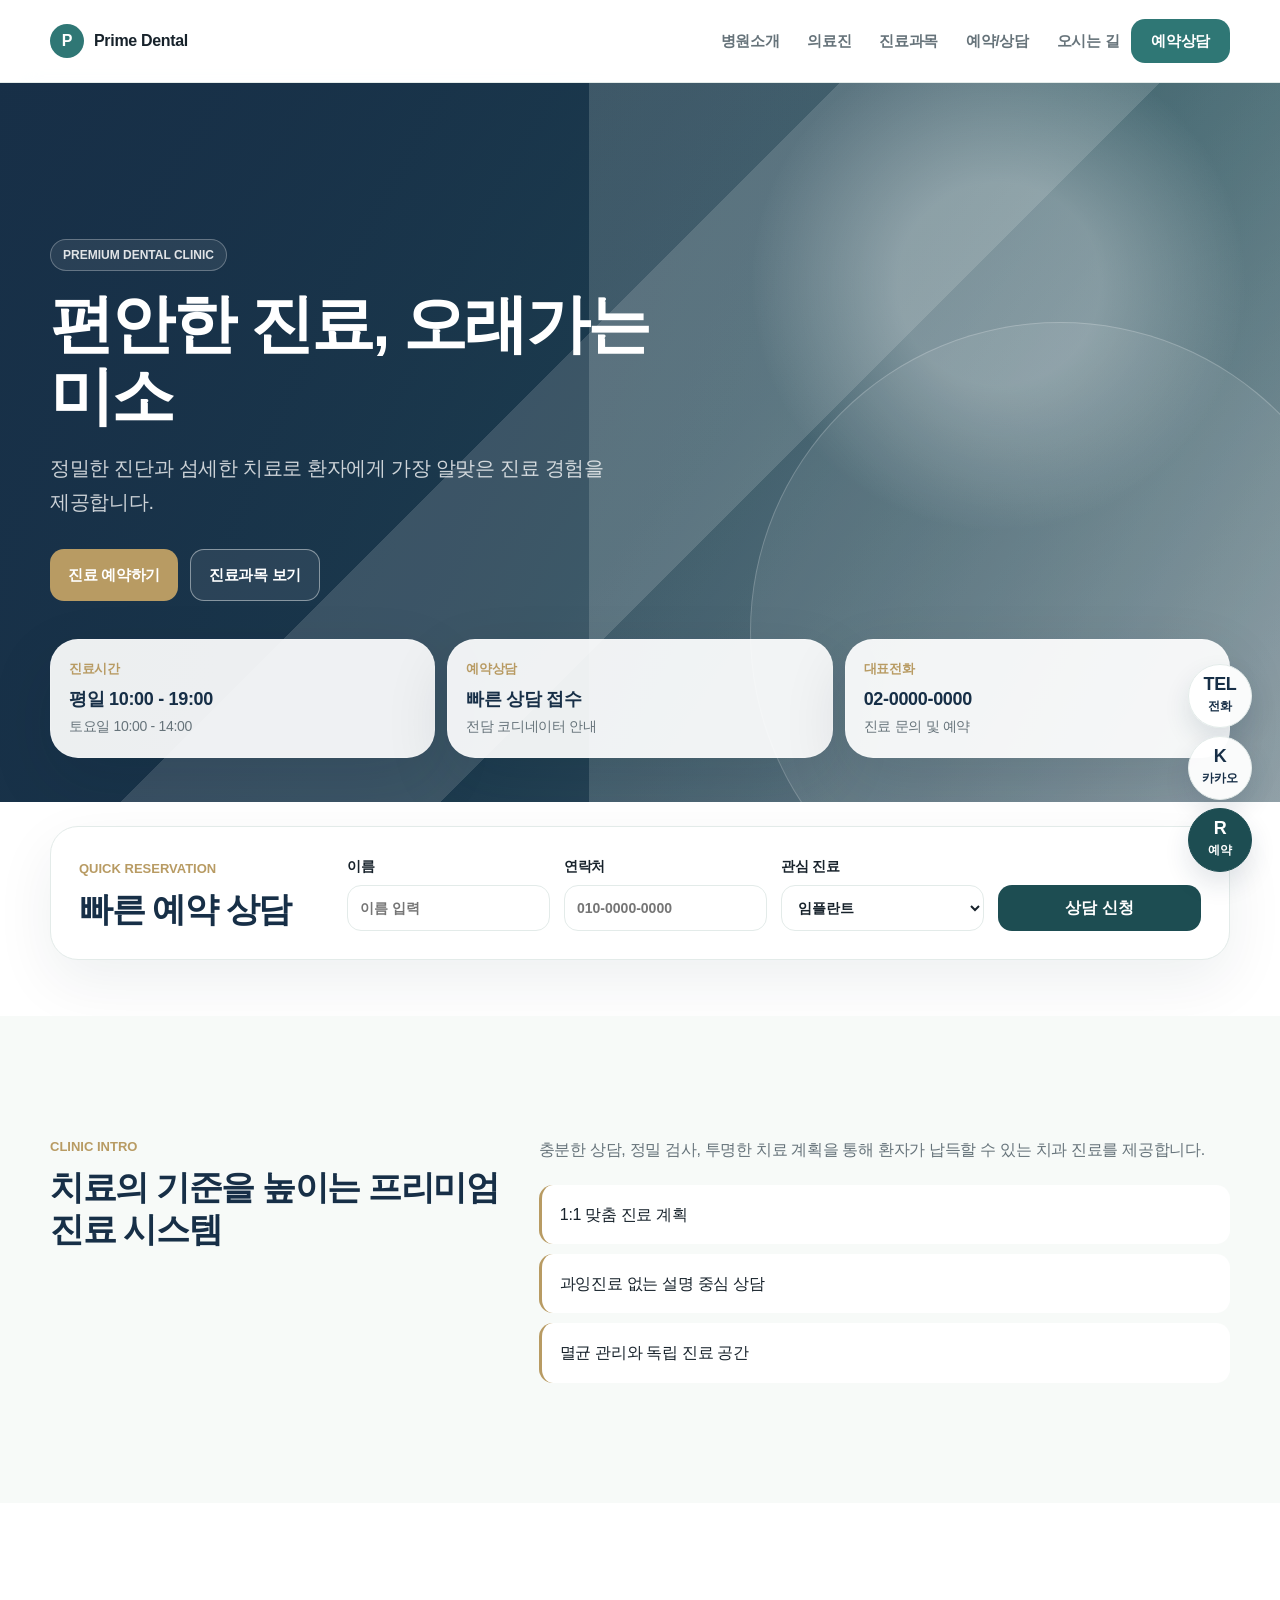
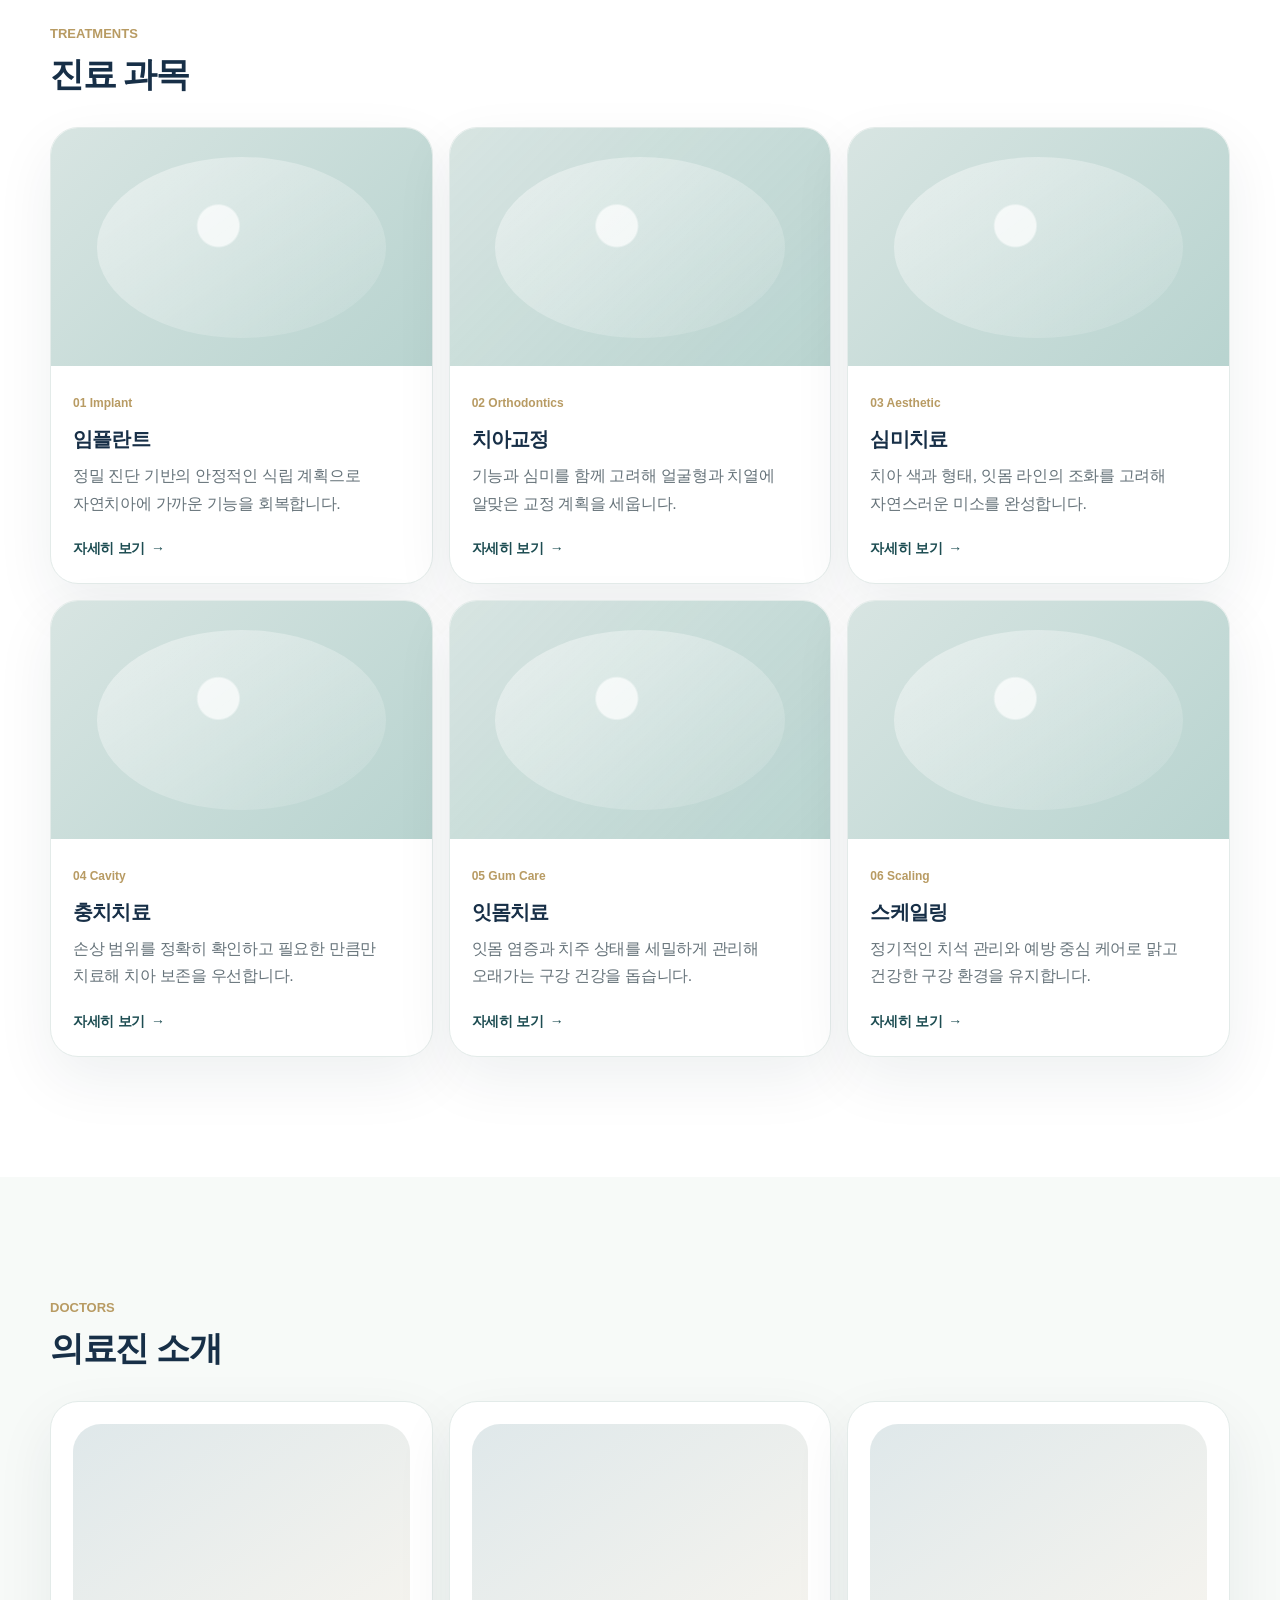
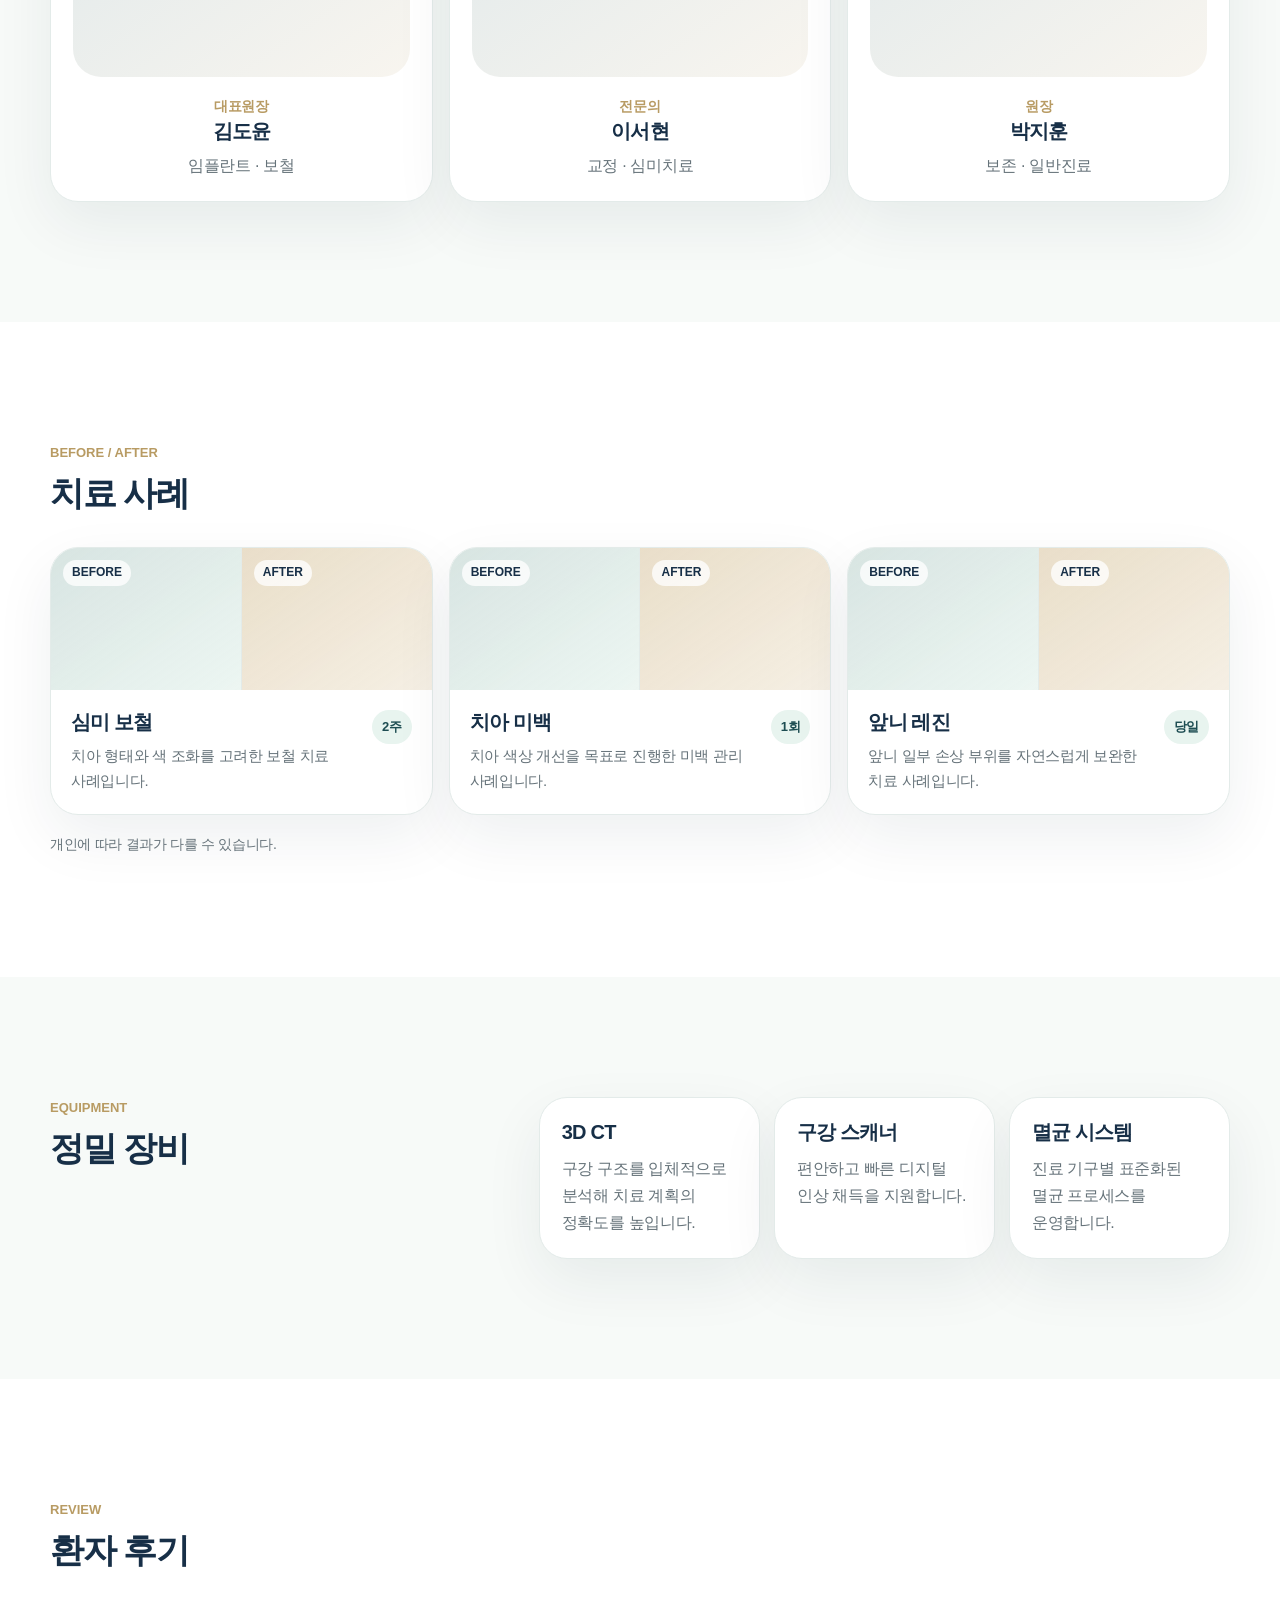
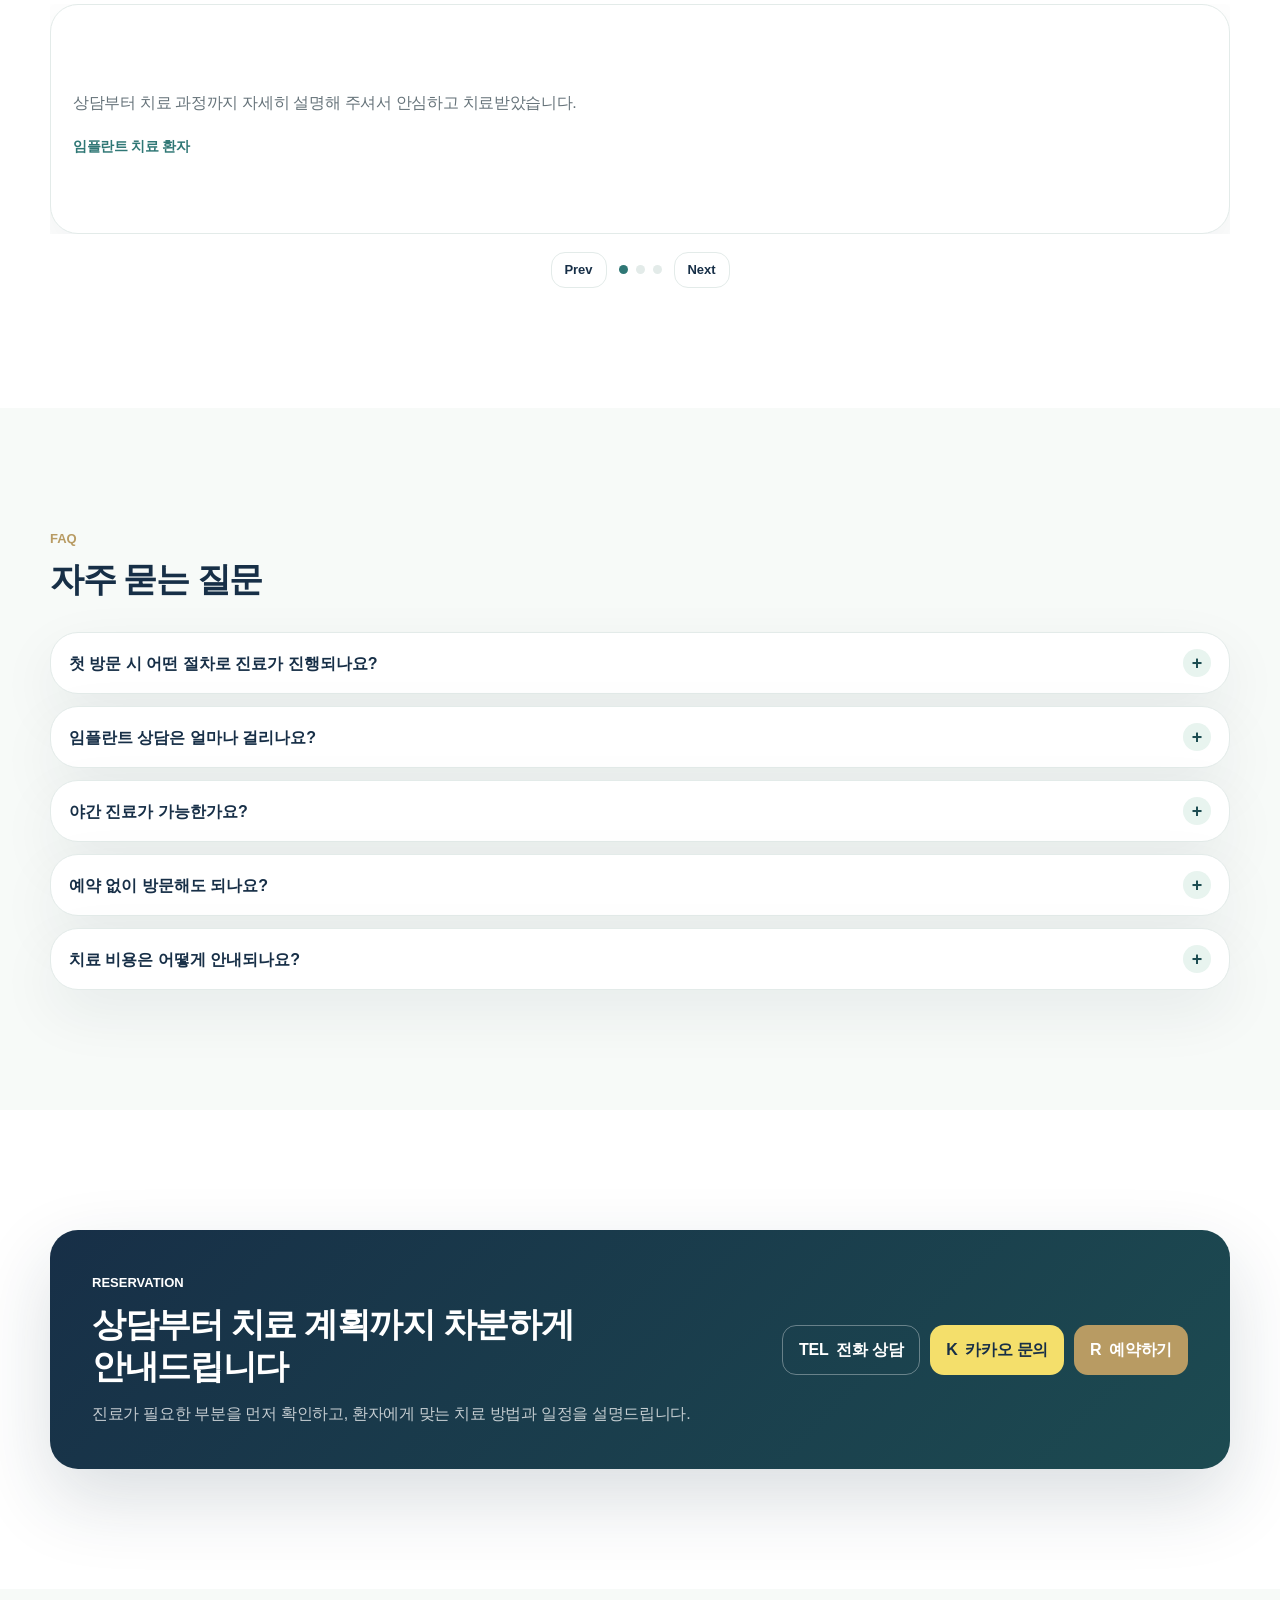
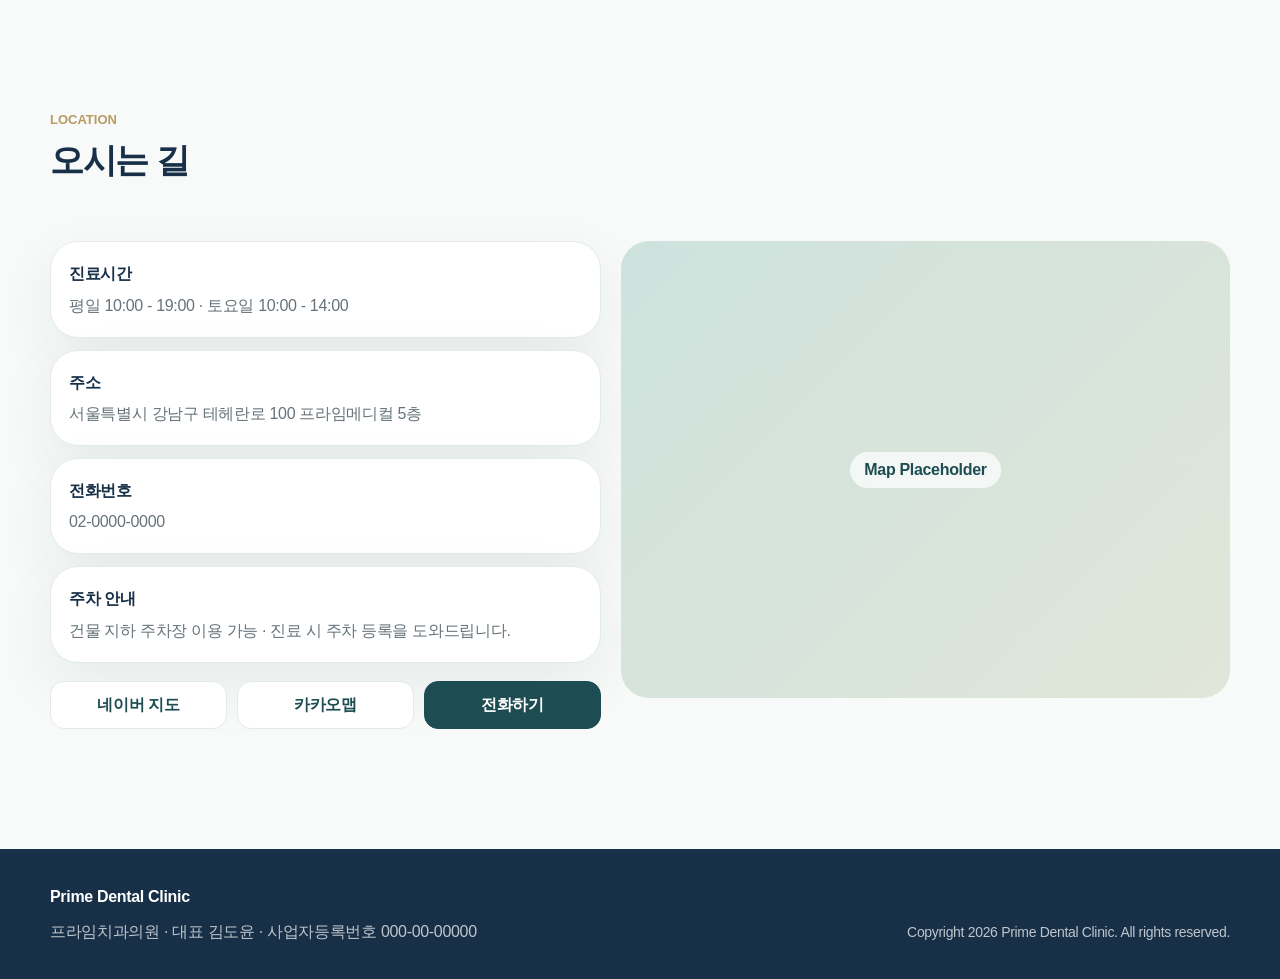
==== index.html @ 1d8fe6f3 "Initial dental site" ====
<!DOCTYPE html>
<html lang="ko">
<head>
  <meta charset="UTF-8">
  <meta name="viewport" content="width=device-width, initial-scale=1.0">
  <title>Prime Dental Clinic | 프라임치과</title>
  <link rel="icon" href="data:image/svg+xml,%3Csvg xmlns='http://www.w3.org/2000/svg' viewBox='0 0 16 16'%3E%3Crect width='16' height='16' rx='8' fill='%232f7775'/%3E%3Ctext x='8' y='11' font-size='9' text-anchor='middle' fill='white' font-family='Arial'%3EP%3C/text%3E%3C/svg%3E">
  <link rel="stylesheet" href="css/reset.css">
  <link rel="stylesheet" href="css/common.css">
  <link rel="stylesheet" href="css/main.css">
  <link rel="stylesheet" href="css/responsive.css">
</head>
<body>
  <header class="site-header" id="siteHeader">
    <div class="container header-container">
      <a href="index.html" class="site-logo" aria-label="Prime Dental Clinic 홈">
        <span class="logo-mark">P</span>
        <span class="logo-text">Prime Dental</span>
      </a>
      <nav class="header-nav" aria-label="주요 메뉴">
        <a href="about.html">병원소개</a>
        <a href="doctors.html">의료진</a>
        <a href="treatments.html">진료과목</a>
        <a href="reservation.html">예약/상담</a>
        <a href="location.html">오시는 길</a>
      </nav>
      <div class="header-actions">
        <a href="reservation.html" class="header-button">예약상담</a>
        <button class="hamburger-button" type="button" aria-label="메뉴 열기" aria-controls="mobileMenu" aria-expanded="false">
          <span></span>
          <span></span>
          <span></span>
        </button>
      </div>
    </div>
    <nav class="mobile-menu" id="mobileMenu" aria-label="모바일 메뉴">
      <div class="container mobile-menu-container">
        <a href="about.html">병원소개</a>
        <a href="doctors.html">의료진</a>
        <a href="treatments.html">진료과목</a>
        <a href="reservation.html">예약/상담</a>
        <a href="location.html">오시는 길</a>
      </div>
    </nav>
  </header>

  <main>
    <section class="hero-section" aria-label="프리미엄 치과 메인 비주얼">
      <div class="container hero-container">
        <div class="hero-content reveal">
          <p class="hero-badge">PREMIUM DENTAL CLINIC</p>
          <h1 class="hero-title">편안한 진료, 오래가는 미소</h1>
          <p class="hero-description">
            정밀한 진단과 섬세한 치료로 환자에게 가장 알맞은 진료 경험을 제공합니다.
          </p>
          <div class="hero-actions">
            <a href="reservation.html" class="primary-button hero-primary-button">진료 예약하기</a>
            <a href="treatments.html" class="secondary-button hero-secondary-button">진료과목 보기</a>
          </div>
        </div>
        <div class="hero-quick-cards" aria-label="빠른 안내">
          <article class="hero-quick-card reveal delay-1">
            <span>진료시간</span>
            <strong>평일 10:00 - 19:00</strong>
            <p>토요일 10:00 - 14:00</p>
          </article>
          <article class="hero-quick-card reveal delay-2">
            <span>예약상담</span>
            <strong>빠른 상담 접수</strong>
            <p>전담 코디네이터 안내</p>
          </article>
          <article class="hero-quick-card reveal delay-3">
            <span>대표전화</span>
            <strong>02-0000-0000</strong>
            <p>진료 문의 및 예약</p>
          </article>
        </div>
      </div>
    </section>

    <section class="quick-reservation-section" id="reservation">
      <div class="container">
        <div class="reservation-box">
          <div class="reservation-title">
            <p class="section-eyebrow">Quick Reservation</p>
            <h2>빠른 예약 상담</h2>
          </div>
          <form class="reservation-form">
            <label>
              <span>이름</span>
              <input type="text" placeholder="이름 입력">
            </label>
            <label>
              <span>연락처</span>
              <input type="tel" placeholder="010-0000-0000">
            </label>
            <label>
              <span>관심 진료</span>
              <select>
                <option>임플란트</option>
                <option>심미보철</option>
                <option>교정치료</option>
                <option>일반진료</option>
              </select>
            </label>
            <button type="submit">상담 신청</button>
          </form>
        </div>
      </div>
    </section>

    <section class="clinic-section" id="clinic">
      <div class="container section-grid">
        <div class="section-heading reveal">
          <p class="section-eyebrow">Clinic Intro</p>
          <h2>치료의 기준을 높이는 프리미엄 진료 시스템</h2>
        </div>
        <div class="clinic-content reveal delay-1">
          <p>
            충분한 상담, 정밀 검사, 투명한 치료 계획을 통해 환자가 납득할 수 있는 치과 진료를 제공합니다.
          </p>
          <ul class="feature-list">
            <li>1:1 맞춤 진료 계획</li>
            <li>과잉진료 없는 설명 중심 상담</li>
            <li>멸균 관리와 독립 진료 공간</li>
          </ul>
        </div>
      </div>
    </section>

    <section class="treatment-section" id="treatments">
      <div class="container">
        <div class="section-heading reveal">
          <p class="section-eyebrow">Treatments</p>
          <h2>진료 과목</h2>
        </div>
        <div class="card-grid treatment-grid">
          <article class="treatment-card reveal">
            <div class="treatment-image" role="img" aria-label="임플란트 진료 이미지 영역"></div>
            <div class="treatment-content">
              <span class="treatment-badge">01 Implant</span>
              <h3>임플란트</h3>
              <p>정밀 진단 기반의 안정적인 식립 계획으로 자연치아에 가까운 기능을 회복합니다.</p>
              <a href="treatments.html" class="treatment-link">자세히 보기 <span aria-hidden="true">→</span></a>
            </div>
          </article>
          <article class="treatment-card reveal delay-1">
            <div class="treatment-image" role="img" aria-label="치아교정 진료 이미지 영역"></div>
            <div class="treatment-content">
              <span class="treatment-badge">02 Orthodontics</span>
              <h3>치아교정</h3>
              <p>기능과 심미를 함께 고려해 얼굴형과 치열에 알맞은 교정 계획을 세웁니다.</p>
              <a href="treatments.html" class="treatment-link">자세히 보기 <span aria-hidden="true">→</span></a>
            </div>
          </article>
          <article class="treatment-card reveal delay-2">
            <div class="treatment-image" role="img" aria-label="심미치료 진료 이미지 영역"></div>
            <div class="treatment-content">
              <span class="treatment-badge">03 Aesthetic</span>
              <h3>심미치료</h3>
              <p>치아 색과 형태, 잇몸 라인의 조화를 고려해 자연스러운 미소를 완성합니다.</p>
              <a href="treatments.html" class="treatment-link">자세히 보기 <span aria-hidden="true">→</span></a>
            </div>
          </article>
          <article class="treatment-card reveal">
            <div class="treatment-image" role="img" aria-label="충치치료 진료 이미지 영역"></div>
            <div class="treatment-content">
              <span class="treatment-badge">04 Cavity</span>
              <h3>충치치료</h3>
              <p>손상 범위를 정확히 확인하고 필요한 만큼만 치료해 치아 보존을 우선합니다.</p>
              <a href="treatments.html" class="treatment-link">자세히 보기 <span aria-hidden="true">→</span></a>
            </div>
          </article>
          <article class="treatment-card reveal delay-1">
            <div class="treatment-image" role="img" aria-label="잇몸치료 진료 이미지 영역"></div>
            <div class="treatment-content">
              <span class="treatment-badge">05 Gum Care</span>
              <h3>잇몸치료</h3>
              <p>잇몸 염증과 치주 상태를 세밀하게 관리해 오래가는 구강 건강을 돕습니다.</p>
              <a href="treatments.html" class="treatment-link">자세히 보기 <span aria-hidden="true">→</span></a>
            </div>
          </article>
          <article class="treatment-card reveal delay-2">
            <div class="treatment-image" role="img" aria-label="스케일링 진료 이미지 영역"></div>
            <div class="treatment-content">
              <span class="treatment-badge">06 Scaling</span>
              <h3>스케일링</h3>
              <p>정기적인 치석 관리와 예방 중심 케어로 맑고 건강한 구강 환경을 유지합니다.</p>
              <a href="treatments.html" class="treatment-link">자세히 보기 <span aria-hidden="true">→</span></a>
            </div>
          </article>
        </div>
      </div>
    </section>

    <section class="doctors-section" id="doctors">
      <div class="container">
        <div class="section-heading reveal">
          <p class="section-eyebrow">Doctors</p>
          <h2>의료진 소개</h2>
        </div>
        <div class="card-grid doctor-grid">
          <article class="doctor-card reveal">
            <div class="doctor-photo" role="img" aria-label="김도윤 대표원장 프로필 이미지 영역"></div>
            <p>대표원장</p>
            <h3>김도윤</h3>
            <span>임플란트 · 보철</span>
          </article>
          <article class="doctor-card reveal delay-1">
            <div class="doctor-photo" role="img" aria-label="이서현 전문의 프로필 이미지 영역"></div>
            <p>전문의</p>
            <h3>이서현</h3>
            <span>교정 · 심미치료</span>
          </article>
          <article class="doctor-card reveal delay-2">
            <div class="doctor-photo" role="img" aria-label="박지훈 원장 프로필 이미지 영역"></div>
            <p>원장</p>
            <h3>박지훈</h3>
            <span>보존 · 일반진료</span>
          </article>
        </div>
      </div>
    </section>

    <section class="before-after-section">
      <div class="container">
        <div class="section-heading reveal">
          <p class="section-eyebrow">Before / After</p>
          <h2>치료 사례</h2>
        </div>
        <div class="before-after-grid">
          <article class="case-card reveal">
            <div class="case-images">
              <div class="case-image before" role="img" aria-label="심미 보철 치료 전 이미지 영역">
                <span>BEFORE</span>
              </div>
              <div class="case-image after" role="img" aria-label="심미 보철 치료 후 이미지 영역">
                <span>AFTER</span>
              </div>
            </div>
            <div class="case-content">
              <div>
                <h3>심미 보철</h3>
                <p>치아 형태와 색 조화를 고려한 보철 치료 사례입니다.</p>
              </div>
              <span class="case-period">2주</span>
            </div>
          </article>
          <article class="case-card reveal delay-1">
            <div class="case-images">
              <div class="case-image before" role="img" aria-label="치아 미백 치료 전 이미지 영역">
                <span>BEFORE</span>
              </div>
              <div class="case-image after" role="img" aria-label="치아 미백 치료 후 이미지 영역">
                <span>AFTER</span>
              </div>
            </div>
            <div class="case-content">
              <div>
                <h3>치아 미백</h3>
                <p>치아 색상 개선을 목표로 진행한 미백 관리 사례입니다.</p>
              </div>
              <span class="case-period">1회</span>
            </div>
          </article>
          <article class="case-card reveal delay-2">
            <div class="case-images">
              <div class="case-image before" role="img" aria-label="앞니 레진 치료 전 이미지 영역">
                <span>BEFORE</span>
              </div>
              <div class="case-image after" role="img" aria-label="앞니 레진 치료 후 이미지 영역">
                <span>AFTER</span>
              </div>
            </div>
            <div class="case-content">
              <div>
                <h3>앞니 레진</h3>
                <p>앞니 일부 손상 부위를 자연스럽게 보완한 치료 사례입니다.</p>
              </div>
              <span class="case-period">당일</span>
            </div>
          </article>
        </div>
        <p class="case-notice reveal delay-3">개인에 따라 결과가 다를 수 있습니다.</p>
      </div>
    </section>

    <section class="equipment-section">
      <div class="container section-grid">
        <div class="section-heading reveal">
          <p class="section-eyebrow">Equipment</p>
          <h2>정밀 장비</h2>
        </div>
        <div class="equipment-list reveal delay-1">
          <article>
            <h3>3D CT</h3>
            <p>구강 구조를 입체적으로 분석해 치료 계획의 정확도를 높입니다.</p>
          </article>
          <article>
            <h3>구강 스캐너</h3>
            <p>편안하고 빠른 디지털 인상 채득을 지원합니다.</p>
          </article>
          <article>
            <h3>멸균 시스템</h3>
            <p>진료 기구별 표준화된 멸균 프로세스를 운영합니다.</p>
          </article>
        </div>
      </div>
    </section>

    <section class="review-section">
      <div class="container">
        <div class="section-heading reveal">
          <p class="section-eyebrow">Review</p>
          <h2>환자 후기</h2>
        </div>
        <div class="review-slider reveal delay-1" data-slider>
          <div class="review-track" data-slider-track>
            <article class="review-slide is-active" data-slider-slide>
              <div class="review-card">
                <p>상담부터 치료 과정까지 자세히 설명해 주셔서 안심하고 치료받았습니다.</p>
                <span>임플란트 치료 환자</span>
              </div>
            </article>
            <article class="review-slide" data-slider-slide>
              <div class="review-card">
                <p>병원이 조용하고 쾌적해서 치과에 대한 부담이 줄었습니다.</p>
                <span>심미보철 치료 환자</span>
              </div>
            </article>
            <article class="review-slide" data-slider-slide>
              <div class="review-card">
                <p>예약과 진료 동선이 체계적이라 대기 시간이 짧았습니다.</p>
                <span>일반진료 환자</span>
              </div>
            </article>
          </div>
          <div class="review-slider-controls">
            <button class="slider-button" type="button" data-slider-prev aria-label="이전 후기">Prev</button>
            <div class="slider-dots" data-slider-dots aria-label="후기 슬라이드 페이지"></div>
            <button class="slider-button" type="button" data-slider-next aria-label="다음 후기">Next</button>
          </div>
        </div>
      </div>
    </section>

    <section class="faq-section">
      <div class="container">
        <div class="section-heading reveal">
          <p class="section-eyebrow">FAQ</p>
          <h2>자주 묻는 질문</h2>
        </div>
        <div class="faq-list reveal delay-1">
          <div class="faq-item">
            <button class="faq-question" type="button" aria-expanded="false" aria-controls="faqAnswer1">
              <span>첫 방문 시 어떤 절차로 진료가 진행되나요?</span>
              <span class="faq-icon" aria-hidden="true">+</span>
            </button>
            <div class="faq-answer" id="faqAnswer1" role="region" hidden>
              <p>문진표 작성 후 구강 상태 확인, 필요한 촬영, 의료진 상담 순서로 진행됩니다.</p>
            </div>
          </div>
          <div class="faq-item">
            <button class="faq-question" type="button" aria-expanded="false" aria-controls="faqAnswer2">
              <span>임플란트 상담은 얼마나 걸리나요?</span>
              <span class="faq-icon" aria-hidden="true">+</span>
            </button>
            <div class="faq-answer" id="faqAnswer2" role="region" hidden>
              <p>검사 범위에 따라 다르지만 보통 진단과 상담을 포함해 30분에서 1시간 정도 소요됩니다.</p>
            </div>
          </div>
          <div class="faq-item">
            <button class="faq-question" type="button" aria-expanded="false" aria-controls="faqAnswer3">
              <span>야간 진료가 가능한가요?</span>
              <span class="faq-icon" aria-hidden="true">+</span>
            </button>
            <div class="faq-answer" id="faqAnswer3" role="region" hidden>
              <p>요일별 진료 시간이 다를 수 있어 방문 전 전화 또는 예약 상담으로 확인해 주세요.</p>
            </div>
          </div>
          <div class="faq-item">
            <button class="faq-question" type="button" aria-expanded="false" aria-controls="faqAnswer4">
              <span>예약 없이 방문해도 되나요?</span>
              <span class="faq-icon" aria-hidden="true">+</span>
            </button>
            <div class="faq-answer" id="faqAnswer4" role="region" hidden>
              <p>방문은 가능하지만 대기 시간이 생길 수 있어 사전 예약을 권장합니다.</p>
            </div>
          </div>
          <div class="faq-item">
            <button class="faq-question" type="button" aria-expanded="false" aria-controls="faqAnswer5">
              <span>치료 비용은 어떻게 안내되나요?</span>
              <span class="faq-icon" aria-hidden="true">+</span>
            </button>
            <div class="faq-answer" id="faqAnswer5" role="region" hidden>
              <p>검진 후 필요한 치료 범위와 항목별 비용을 설명드린 뒤 계획을 안내합니다.</p>
            </div>
          </div>
        </div>
      </div>
    </section>

    <section class="cta-section">
      <div class="container">
        <div class="cta-box reveal">
          <div class="cta-content">
            <p class="section-eyebrow">Reservation</p>
            <h2>상담부터 치료 계획까지 차분하게 안내드립니다</h2>
            <p>진료가 필요한 부분을 먼저 확인하고, 환자에게 맞는 치료 방법과 일정을 설명드립니다.</p>
          </div>
          <div class="cta-actions">
            <a href="tel:0200000000" class="cta-button cta-button-outline">
              <span aria-hidden="true">TEL</span>
              전화 상담
            </a>
            <a href="#" class="cta-button cta-button-kakao">
              <span aria-hidden="true">K</span>
              카카오 문의
            </a>
            <a href="reservation.html" class="cta-button cta-button-primary">
              <span aria-hidden="true">R</span>
              예약하기
            </a>
          </div>
        </div>
      </div>
    </section>

    <section class="location-section" id="location">
      <div class="container section-grid">
        <div class="section-heading reveal">
          <p class="section-eyebrow">Location</p>
          <h2>오시는 길</h2>
        </div>
        <div class="location-content reveal delay-1">
          <div class="location-panel">
            <ul class="location-info">
              <li>
                <strong>진료시간</strong>
                <span>평일 10:00 - 19:00 · 토요일 10:00 - 14:00</span>
              </li>
              <li>
                <strong>주소</strong>
                <span>서울특별시 강남구 테헤란로 100 프라임메디컬 5층</span>
              </li>
              <li>
                <strong>전화번호</strong>
                <span>02-0000-0000</span>
              </li>
              <li>
                <strong>주차 안내</strong>
                <span>건물 지하 주차장 이용 가능 · 진료 시 주차 등록을 도와드립니다.</span>
              </li>
            </ul>
            <div class="location-buttons">
              <a href="#" class="location-button">네이버 지도</a>
              <a href="#" class="location-button">카카오맵</a>
              <a href="tel:0200000000" class="location-button primary">전화하기</a>
            </div>
          </div>
          <div class="map-placeholder" role="img" aria-label="지도 위치 표시 영역">
            <span>Map Placeholder</span>
          </div>
        </div>
      </div>
    </section>
  </main>

  <footer class="site-footer">
    <div class="container footer-container">
      <div>
        <strong>Prime Dental Clinic</strong>
        <p>프라임치과의원 · 대표 김도윤 · 사업자등록번호 000-00-00000</p>
      </div>
      <p class="copyright">Copyright 2026 Prime Dental Clinic. All rights reserved.</p>
    </div>
  </footer>

  <div class="fixed-cta" aria-label="빠른 상담 메뉴">
    <a href="tel:0200000000" class="fixed-cta-button">
      <span aria-hidden="true">TEL</span>
      <strong>전화</strong>
    </a>
    <a href="#" class="fixed-cta-button">
      <span aria-hidden="true">K</span>
      <strong>카카오</strong>
    </a>
    <a href="reservation.html" class="fixed-cta-button primary">
      <span aria-hidden="true">R</span>
      <strong>예약</strong>
    </a>
  </div>

  <script src="js/main.js"></script>
  <script src="js/slider.js"></script>
</body>
</html>
---- css/common.css ----
:root {
  --primary: #2f7775;
  --primary-dark: #1d4d52;
  --secondary: #e8f4ef;
  --accent: #b89b63;
  --text: #17222b;
  --subtext: #66737a;
  --line: #e3ebe9;
  --bg: #ffffff;
  --bg-soft: #f7faf8;
  --navy: #172f47;
  --white: #ffffff;
  --accent-soft: #f2eadb;
  --font-base: "Pretendard", "Noto Sans KR", sans-serif;
  --container-width: 1180px;
  --container-padding: 20px;
  --header-height: 64px;
  --radius-small: 14px;
  --radius-medium: 28px;
  --radius-large: 32px;
  --shadow-soft: 0 22px 60px rgba(15, 45, 58, 0.07);
  --shadow-hover: 0 30px 72px rgba(15, 45, 58, 0.12);
  --transition-base: 0.3s ease;
}

*,
*::before,
*::after {
  word-break: keep-all;
  overflow-wrap: break-word;
}

body {
  font-family: var(--font-base);
  color: var(--text);
  background: var(--bg);
  line-height: 1.7;
  letter-spacing: -0.02em;
  overflow-x: hidden;
  padding-bottom: 82px;
}

img {
  max-width: 100%;
}

.container {
  width: 100%;
  max-width: calc(var(--container-width) + (var(--container-padding) * 2));
  margin: 0 auto;
  padding: 0 var(--container-padding);
}

.section-heading {
  max-width: 680px;
  margin-bottom: 32px;
}

.section-eyebrow {
  margin-bottom: 8px;
  color: var(--accent);
  font-size: 13px;
  font-weight: 700;
  letter-spacing: 0;
  text-transform: uppercase;
}

h1,
h2,
h3 {
  color: var(--navy);
  line-height: 1.25;
  font-weight: 700;
  letter-spacing: -0.04em;
}

h1 {
  font-size: 30px;
}

h2 {
  font-size: 25px;
}

h3 {
  font-size: 20px;
}

p {
  color: var(--subtext);
}

.primary-button,
.secondary-button,
.header-button {
  display: inline-flex;
  align-items: center;
  justify-content: center;
  min-height: 46px;
  padding: 0 18px;
  border-radius: var(--radius-small);
  font-size: 15px;
  font-weight: 700;
  white-space: nowrap;
  transition: transform var(--transition-base), box-shadow var(--transition-base), background var(--transition-base), border-color var(--transition-base);
}

.primary-button,
.header-button {
  color: var(--white);
  background: var(--primary);
}

.secondary-button {
  color: var(--primary-dark);
  border: 1px solid var(--line);
  background: var(--bg);
}

.primary-button:hover,
.secondary-button:hover,
.header-button:hover {
  transform: translateY(-2px);
  box-shadow: var(--shadow-soft);
}

.secondary-button:hover {
  border-color: rgba(47, 119, 117, 0.2);
  background: var(--secondary);
}

a:focus-visible,
button:focus-visible,
input:focus-visible,
select:focus-visible {
  outline: 3px solid rgba(47, 119, 117, 0.28);
  outline-offset: 4px;
}

a:focus,
button:focus,
input:focus,
select:focus {
  outline: 3px solid rgba(47, 119, 117, 0.28);
  outline-offset: 4px;
}

.section-grid {
  display: grid;
  gap: 28px;
}

.card-grid {
  display: grid;
  gap: 16px;
}

.reveal {
  opacity: 0;
  transform: translateY(32px);
  transition: opacity 0.7s ease, transform 0.7s ease;
}

.reveal.is-visible {
  opacity: 1;
  transform: translateY(0);
}

.delay-1 {
  transition-delay: 0.12s;
}

.delay-2 {
  transition-delay: 0.24s;
}

.delay-3 {
  transition-delay: 0.36s;
}

@media (prefers-reduced-motion: reduce) {
  .reveal {
    opacity: 1;
    transform: none;
    transition: none;
  }

  .delay-1,
  .delay-2,
  .delay-3 {
    transition-delay: 0s;
  }
}
---- css/main.css ----
﻿.site-header {
  position: fixed;
  top: 0;
  left: 0;
  right: 0;
  z-index: 1000;
  background: rgba(255, 255, 255, 0.82);
  border-bottom: 1px solid var(--line);
  backdrop-filter: blur(18px);
  -webkit-backdrop-filter: blur(18px);
}

.site-header.is-scrolled {
  box-shadow: 0 18px 46px rgba(23, 47, 71, 0.08);
}

main {
  padding-top: var(--header-height);
}

.header-container {
  display: flex;
  align-items: center;
  justify-content: space-between;
  height: var(--header-height);
  gap: 12px;
}

.site-logo {
  display: inline-flex;
  align-items: center;
  gap: 10px;
  flex: 0 1 auto;
  min-width: 0;
  font-weight: 800;
}

.logo-mark {
  display: inline-flex;
  align-items: center;
  justify-content: center;
  width: 34px;
  height: 34px;
  flex: 0 0 34px;
  border-radius: 50%;
  color: var(--white);
  background: var(--primary);
}

.logo-text {
  overflow: hidden;
  text-overflow: ellipsis;
  white-space: nowrap;
}

.header-nav {
  display: none;
}

.header-actions {
  display: inline-flex;
  align-items: center;
  justify-content: flex-end;
  gap: 8px;
  flex: 0 0 auto;
}

.header-button {
  min-height: 38px;
  padding: 0 13px;
  font-size: 13px;
}

.hamburger-button {
  width: 40px;
  height: 40px;
  display: inline-flex;
  flex: 0 0 40px;
  flex-direction: column;
  align-items: center;
  justify-content: center;
  gap: 5px;
  border-radius: var(--radius-small);
  color: var(--navy);
  background: transparent;
}

.hamburger-button span {
  width: 20px;
  height: 2px;
  border-radius: 999px;
  background: currentColor;
}

.mobile-menu {
  display: none;
  border-top: 1px solid var(--line);
  background: rgba(255, 255, 255, 0.94);
}

.mobile-menu.is-open {
  display: block;
}

.mobile-menu-container {
  display: grid;
  gap: 4px;
  padding-top: 14px;
  padding-bottom: 18px;
}

.mobile-menu a {
  display: block;
  padding: 13px 4px;
  color: var(--navy);
  font-size: 15px;
  font-weight: 700;
}

.hero-section {
  position: relative;
  min-height: 640px;
  display: flex;
  align-items: center;
  overflow: hidden;
  padding: 72px 0 28px;
  background:
    linear-gradient(90deg, rgba(23, 47, 71, 0.94) 0%, rgba(23, 47, 71, 0.78) 48%, rgba(23, 47, 71, 0.52) 100%),
    linear-gradient(135deg, #193149 0%, #2e6d6a 54%, #d7e2df 100%);
}

/* Subpage shared styles */
.subpage-hero {
  padding: 92px 0 64px;
  color: var(--white);
  background:
    linear-gradient(135deg, rgba(23, 47, 71, 0.96), rgba(29, 77, 82, 0.9)),
    var(--navy);
}

.subpage-hero .section-eyebrow,
.subpage-hero h1,
.subpage-hero p {
  color: var(--white);
}

.subpage-hero h1 {
  max-width: 780px;
  font-size: clamp(36px, 11vw, 58px);
}

.subpage-hero p:not(.section-eyebrow) {
  max-width: 620px;
  margin-top: 18px;
  color: rgba(255, 255, 255, 0.76);
}

.subpage-section,
.value-section,
.process-section,
.reservation-page-section {
  padding: 72px 0;
}

.subpage-section:nth-of-type(even),
.process-section,
.reservation-page-section {
  background: var(--bg-soft);
}

.info-card,
.value-card,
.process-card,
.doctor-detail-card,
.treatment-detail-card,
.reservation-guide-card {
  border: 1px solid var(--line);
  border-radius: var(--radius-medium);
  background: var(--bg);
  box-shadow: var(--shadow-soft);
}

.info-card,
.value-card,
.process-card,
.reservation-guide-card {
  padding: 24px;
}

.info-card h3,
.value-card h3,
.process-card h3,
.reservation-guide-card h3 {
  margin-bottom: 10px;
}

.value-card,
.process-card,
.doctor-detail-card,
.treatment-detail-card,
.info-card {
  transition: transform var(--transition-base), box-shadow var(--transition-base), border-color var(--transition-base);
}

.value-card:hover,
.process-card:hover,
.doctor-detail-card:hover,
.treatment-detail-card:hover,
.info-card:hover {
  transform: translateY(-6px);
  border-color: rgba(184, 155, 99, 0.3);
  box-shadow: var(--shadow-hover);
}

.number-badge {
  display: inline-flex;
  align-items: center;
  justify-content: center;
  width: 42px;
  height: 42px;
  margin-bottom: 18px;
  border-radius: 50%;
  color: var(--white);
  background: var(--primary);
  font-weight: 800;
}

.doctor-detail-card,
.treatment-detail-card {
  overflow: hidden;
}

.doctor-detail-photo,
.treatment-detail-image {
  position: relative;
  overflow: hidden;
  aspect-ratio: 16 / 10;
  background:
    linear-gradient(135deg, rgba(47, 119, 117, 0.16), rgba(184, 155, 99, 0.16)),
    var(--secondary);
}

.treatment-detail-image::before {
  content: "";
  position: absolute;
  inset: 12%;
  border-radius: 50%;
  background:
    radial-gradient(circle at 42% 38%, rgba(255, 255, 255, 0.72) 0 10%, transparent 11%),
    linear-gradient(145deg, rgba(255, 255, 255, 0.42), rgba(255, 255, 255, 0.08));
  transition: transform var(--transition-base);
}

.treatment-detail-card:hover .treatment-detail-image::before {
  transform: scale(1.04);
}

.doctor-detail-content,
.treatment-detail-content {
  padding: 24px;
}

.doctor-detail-content > span,
.treatment-detail-content > span {
  display: inline-flex;
  margin-bottom: 12px;
  color: var(--accent);
  font-size: 13px;
  font-weight: 800;
}

.tag-list {
  display: flex;
  flex-wrap: wrap;
  gap: 8px;
  margin-top: 18px;
}

.tag-list span {
  display: inline-flex;
  min-height: 32px;
  align-items: center;
  padding: 0 12px;
  border-radius: 999px;
  color: var(--primary-dark);
  background: var(--secondary);
  font-size: 13px;
  font-weight: 700;
}

.career-list {
  display: grid;
  gap: 8px;
  margin-top: 18px;
  color: var(--subtext);
  font-size: 14px;
}

.career-list li {
  padding-left: 12px;
  border-left: 2px solid var(--line);
}

.doctor-philosophy {
  margin-top: 18px;
  padding: 16px;
  border-radius: var(--radius-small);
  color: var(--primary-dark);
  background: var(--secondary);
  font-size: 14px;
  font-weight: 700;
}

.recommend-box {
  margin-top: 18px;
  padding: 16px;
  border-radius: var(--radius-small);
  background: var(--bg-soft);
}

.recommend-box strong {
  display: block;
  margin-bottom: 4px;
  color: var(--navy);
}

.detail-button {
  display: inline-flex;
  align-items: center;
  justify-content: center;
  min-height: 40px;
  margin-top: 18px;
  padding: 0 14px;
  border-radius: var(--radius-small);
  color: var(--white);
  background: var(--primary);
  font-size: 14px;
  font-weight: 800;
  transition: transform var(--transition-base), box-shadow var(--transition-base), background var(--transition-base);
}

.detail-button:hover {
  transform: translateY(-2px);
  background: var(--primary-dark);
  box-shadow: var(--shadow-soft);
}

.split-content {
  display: grid;
  gap: 20px;
}

.reservation-page-grid {
  display: grid;
  gap: 20px;
}

/* Reservation page */
.reservation-page-card {
  padding: 28px;
  border: 1px solid var(--line);
  border-radius: var(--radius-medium);
  background: var(--bg);
  box-shadow: var(--shadow-soft);
}

.reservation-page-card .reservation-form {
  margin-top: 24px;
  grid-template-columns: 1fr;
}

.contact-list {
  display: grid;
  gap: 12px;
}

.reservation-guide-card .location-buttons {
  margin-top: 18px;
}

.form-wide {
  grid-column: 1 / -1;
}

.reservation-form textarea {
  width: 100%;
  min-height: 132px;
  padding: 12px;
  resize: vertical;
  border: 1px solid var(--line);
  border-radius: var(--radius-small);
  color: var(--text);
  background: var(--bg);
}

.reservation-form .form-checkbox {
  grid-column: 1 / -1;
  display: flex;
  align-items: flex-start;
  gap: 10px;
  color: var(--subtext);
  font-size: 14px;
  font-weight: 500;
}

.reservation-form .form-checkbox input {
  width: 18px;
  height: 18px;
  margin-top: 3px;
  flex: 0 0 18px;
}

.contact-list li {
  padding: 18px;
  border-radius: var(--radius-small);
  background: var(--bg-soft);
}

.contact-list strong {
  display: block;
  margin-bottom: 4px;
  color: var(--navy);
}

.hero-section::before {
  content: "";
  position: absolute;
  inset: 0;
  background:
    radial-gradient(circle at 78% 28%, rgba(255, 255, 255, 0.34) 0 9%, transparent 22%),
    linear-gradient(135deg, transparent 0 42%, rgba(255, 255, 255, 0.16) 42% 58%, transparent 58%),
    linear-gradient(90deg, transparent 0 46%, rgba(232, 244, 239, 0.2) 46% 100%);
  opacity: 0.9;
}

.hero-section::after {
  content: "";
  position: absolute;
  right: -90px;
  bottom: -140px;
  width: min(620px, 82vw);
  aspect-ratio: 1;
  border-radius: 50%;
  border: 1px solid rgba(255, 255, 255, 0.2);
  background: rgba(255, 255, 255, 0.08);
}

.hero-container {
  position: relative;
  z-index: 1;
  display: grid;
  gap: 38px;
}

.hero-content {
  max-width: 720px;
}

.hero-badge {
  display: inline-flex;
  align-items: center;
  min-height: 32px;
  padding: 0 12px;
  border: 1px solid rgba(255, 255, 255, 0.28);
  border-radius: 999px;
  color: rgba(255, 255, 255, 0.86);
  background: rgba(255, 255, 255, 0.08);
  font-size: 12px;
  font-weight: 800;
  letter-spacing: 0;
}

.hero-title {
  max-width: 760px;
  margin-top: 18px;
  color: var(--white);
  font-size: clamp(42px, 12vw, 64px);
  line-height: 1.12;
}

.hero-description {
  max-width: 620px;
  margin-top: 18px;
  color: rgba(255, 255, 255, 0.78);
  font-size: clamp(16px, 4vw, 20px);
}

.hero-actions {
  display: flex;
  flex-direction: column;
  gap: 12px;
  margin-top: 30px;
}

.hero-actions .primary-button,
.hero-actions .secondary-button {
  width: 100%;
  min-height: 52px;
}

.hero-primary-button {
  background: var(--accent);
}

.hero-secondary-button {
  color: var(--white);
  border-color: rgba(255, 255, 255, 0.44);
  background: rgba(255, 255, 255, 0.08);
}

.hero-quick-cards {
  display: grid;
  gap: 12px;
}

.hero-quick-card {
  padding: 18px;
  border: 1px solid rgba(255, 255, 255, 0.18);
  border-radius: var(--radius-medium);
  background: rgba(255, 255, 255, 0.92);
  box-shadow: 0 24px 64px rgba(9, 26, 42, 0.12);
}

.hero-quick-card span {
  display: block;
  color: var(--accent);
  font-size: 13px;
  font-weight: 800;
}

.hero-quick-card strong {
  display: block;
  margin-top: 7px;
  color: var(--navy);
  font-size: 18px;
  line-height: 1.35;
}

.hero-quick-card p {
  margin-top: 4px;
  font-size: 14px;
}

.quick-reservation-section {
  padding: 24px 0 56px;
}

.reservation-box {
  padding: 28px;
  border: 1px solid var(--line);
  border-radius: var(--radius-medium);
  background: var(--bg);
  box-shadow: var(--shadow-soft);
}

.reservation-title {
  margin-bottom: 20px;
}

.reservation-form {
  display: grid;
  gap: 14px;
}

.reservation-form label {
  display: grid;
  gap: 6px;
  color: var(--text);
  font-size: 14px;
  font-weight: 700;
}

.reservation-form input,
.reservation-form select,
.reservation-form textarea {
  width: 100%;
  padding: 0 12px;
  border: 1px solid var(--line);
  border-radius: var(--radius-small);
  color: var(--text);
  background: var(--bg);
}

.reservation-form input,
.reservation-form select {
  height: 46px;
}

.reservation-form button {
  height: 46px;
  border-radius: var(--radius-small);
  color: var(--white);
  font-weight: 700;
  background: var(--primary-dark);
}

.clinic-section,
.treatment-section,
.doctors-section,
.before-after-section,
.equipment-section,
.review-section,
.faq-section,
.cta-section,
.location-section {
  padding: 72px 0;
}

.clinic-section,
.doctors-section,
.equipment-section,
.faq-section,
.location-section {
  background: var(--bg-soft);
}

.feature-list {
  display: grid;
  gap: 10px;
  margin-top: 22px;
}

.feature-list li {
  padding: 16px 18px;
  border-left: 3px solid var(--accent);
  border-radius: var(--radius-small);
  background: var(--bg);
}

.doctor-card,
.review-card,
.equipment-list article {
  padding: 22px;
  border: 1px solid var(--line);
  border-radius: var(--radius-medium);
  background: var(--bg);
  box-shadow: var(--shadow-soft);
  transition: transform var(--transition-base), box-shadow var(--transition-base), border-color var(--transition-base);
}

.doctor-card:hover,
.review-card:hover,
.equipment-list article:hover {
  transform: translateY(-6px);
  border-color: rgba(184, 155, 99, 0.3);
  box-shadow: var(--shadow-hover);
}

.treatment-card {
  overflow: hidden;
  border: 1px solid var(--line);
  border-radius: var(--radius-medium);
  background: var(--bg);
  box-shadow: var(--shadow-soft);
  transition: transform var(--transition-base), box-shadow var(--transition-base), border-color var(--transition-base);
}

.treatment-card:hover {
  transform: translateY(-8px);
  border-color: rgba(184, 155, 99, 0.42);
  box-shadow: var(--shadow-hover);
}

.treatment-image {
  position: relative;
  aspect-ratio: 16 / 10;
  overflow: hidden;
  background:
    linear-gradient(135deg, rgba(23, 47, 71, 0.08), rgba(47, 119, 117, 0.26)),
    var(--secondary);
}

.treatment-image::before {
  content: "";
  position: absolute;
  inset: 12%;
  border-radius: 50%;
  background:
    radial-gradient(circle at 42% 38%, rgba(255, 255, 255, 0.7) 0 10%, transparent 11%),
    linear-gradient(145deg, rgba(255, 255, 255, 0.46), rgba(255, 255, 255, 0.08));
  transform: scale(1);
  transition: transform var(--transition-base);
}

.treatment-card:hover .treatment-image::before {
  transform: scale(1.04);
}

.treatment-content {
  padding: 22px;
}

.treatment-badge {
  display: inline-flex;
  margin-bottom: 14px;
  color: var(--accent);
  font-size: 12px;
  font-weight: 800;
  letter-spacing: 0;
}

.treatment-card p,
.review-card p,
.equipment-list p {
  margin-top: 10px;
}

.treatment-link {
  display: inline-flex;
  align-items: center;
  gap: 6px;
  margin-top: 20px;
  color: var(--primary-dark);
  font-size: 14px;
  font-weight: 800;
}

.treatment-link span {
  display: inline-block;
  transition: transform var(--transition-base);
}

.treatment-card:hover .treatment-link span {
  transform: translateX(4px);
}

.doctor-card {
  text-align: center;
}

.doctor-photo {
  width: 100%;
  aspect-ratio: 4 / 3;
  margin-bottom: 18px;
  border-radius: var(--radius-medium);
  background: linear-gradient(145deg, #dfe8ea, #f8f5ef);
}

.doctor-card p {
  color: var(--accent);
  font-size: 14px;
  font-weight: 700;
}

.doctor-card span {
  display: block;
  margin-top: 8px;
  color: var(--subtext);
}

.before-after-grid {
  display: grid;
  gap: 16px;
}

.case-card {
  overflow: hidden;
  border: 1px solid var(--line);
  border-radius: var(--radius-medium);
  background: var(--bg);
  box-shadow: var(--shadow-soft);
  transition: box-shadow var(--transition-base), border-color var(--transition-base);
}

.case-card:hover {
  border-color: rgba(184, 155, 99, 0.3);
  box-shadow: var(--shadow-hover);
}

.case-images {
  display: grid;
  grid-template-columns: repeat(2, minmax(0, 1fr));
  gap: 1px;
  background: var(--line);
}

.case-image {
  aspect-ratio: 4 / 3;
  display: flex;
  align-items: flex-start;
  justify-content: flex-start;
  padding: 12px;
  background:
    linear-gradient(145deg, rgba(23, 47, 71, 0.08), rgba(255, 255, 255, 0.2)),
    var(--secondary);
}

.case-image.after {
  background:
    linear-gradient(145deg, rgba(184, 155, 99, 0.15), rgba(255, 255, 255, 0.25)),
    var(--accent-soft);
}

.case-image span {
  display: inline-flex;
  min-height: 26px;
  align-items: center;
  padding: 0 9px;
  border-radius: 999px;
  color: var(--navy);
  background: rgba(255, 255, 255, 0.78);
  font-size: 12px;
  font-weight: 800;
  letter-spacing: 0;
}

.case-content {
  display: flex;
  align-items: flex-start;
  justify-content: space-between;
  gap: 16px;
  padding: 20px;
}

.case-content p {
  margin-top: 8px;
  font-size: 15px;
}

.case-period {
  flex: 0 0 auto;
  padding: 6px 10px;
  border-radius: 999px;
  color: var(--primary-dark);
  background: var(--secondary);
  font-size: 13px;
  font-weight: 800;
}

.case-notice {
  margin-top: 18px;
  color: var(--subtext);
  font-size: 14px;
}

.equipment-list {
  display: grid;
  gap: 14px;
}

.review-card span {
  display: block;
  margin-top: 18px;
  color: var(--primary);
  font-size: 14px;
  font-weight: 700;
}

.review-slider {
  position: relative;
}

.review-track {
  position: relative;
  min-height: 230px;
  overflow: hidden;
}

.review-slide {
  position: absolute;
  inset: 0;
  opacity: 0;
  transform: translateX(16px);
  pointer-events: none;
  transition: opacity 0.45s ease, transform 0.45s ease;
}

.review-slide.is-active {
  opacity: 1;
  transform: translateX(0);
  pointer-events: auto;
}

.review-slide .review-card {
  min-height: 230px;
  display: flex;
  flex-direction: column;
  justify-content: center;
}

.review-slider-controls {
  display: flex;
  align-items: center;
  justify-content: center;
  gap: 12px;
  margin-top: 18px;
}

.slider-button {
  min-width: 56px;
  height: 36px;
  padding: 0 12px;
  border: 1px solid var(--line);
  border-radius: var(--radius-small);
  color: var(--navy);
  font-size: 13px;
  font-weight: 700;
  background: var(--bg);
  transition: transform var(--transition-base), box-shadow var(--transition-base), background var(--transition-base);
}

.slider-button:hover {
  transform: translateY(-2px);
  background: var(--secondary);
  box-shadow: var(--shadow-soft);
}

.slider-dots {
  display: inline-flex;
  align-items: center;
  justify-content: center;
  gap: 8px;
}

.slider-dot {
  width: 9px;
  height: 9px;
  padding: 0;
  border-radius: 50%;
  background: var(--line);
}

.slider-dot.is-active {
  background: var(--primary);
}

.faq-list {
  display: grid;
  gap: 12px;
}

.faq-item {
  border: 1px solid var(--line);
  border-radius: var(--radius-medium);
  background: var(--bg);
  overflow: hidden;
  box-shadow: var(--shadow-soft);
}

.faq-question {
  width: 100%;
  min-height: 56px;
  display: flex;
  align-items: center;
  justify-content: space-between;
  gap: 16px;
  padding: 16px 18px;
  color: var(--navy);
  text-align: left;
  font-weight: 700;
  background: transparent;
  transition: background var(--transition-base);
}

.faq-question:hover {
  background: var(--bg-soft);
}

.faq-icon {
  width: 28px;
  height: 28px;
  display: inline-flex;
  align-items: center;
  justify-content: center;
  flex: 0 0 28px;
  border-radius: 50%;
  color: var(--primary-dark);
  background: var(--secondary);
  font-size: 18px;
  line-height: 1;
}

.faq-answer {
  padding: 0 18px 18px;
}

.faq-answer p {
  margin: 0;
}

.cta-section {
  background: var(--bg);
}

.cta-box {
  display: grid;
  gap: 24px;
  padding: 28px;
  border-radius: var(--radius-medium);
  color: var(--white);
  background:
    linear-gradient(135deg, rgba(23, 47, 71, 0.96), rgba(29, 77, 82, 0.92)),
    var(--navy);
  box-shadow: 0 30px 76px rgba(23, 47, 71, 0.16);
}

.cta-content {
  max-width: 720px;
}

.cta-content h2,
.cta-content p {
  color: var(--white);
}

.cta-content p:not(.section-eyebrow) {
  margin-top: 12px;
  color: rgba(255, 255, 255, 0.74);
}

.cta-actions {
  display: grid;
  gap: 10px;
}

.cta-button {
  min-height: 50px;
  display: inline-flex;
  align-items: center;
  justify-content: center;
  gap: 8px;
  padding: 0 16px;
  border-radius: var(--radius-small);
  font-weight: 800;
  transition: transform var(--transition-base), box-shadow var(--transition-base), background var(--transition-base);
}

.cta-button:hover,
.location-button:hover,
.fixed-cta-button:hover {
  transform: translateY(-2px);
  box-shadow: var(--shadow-soft);
}

.cta-button-outline {
  color: var(--white);
  border: 1px solid rgba(255, 255, 255, 0.34);
}

.cta-button-kakao {
  color: var(--navy);
  background: #f4df6b;
}

.cta-button-primary {
  color: var(--white);
  background: var(--accent);
}

.fixed-cta {
  position: fixed;
  left: 0;
  right: 0;
  bottom: 0;
  z-index: 900;
  display: grid;
  grid-template-columns: repeat(3, minmax(0, 1fr));
  border-top: 1px solid var(--line);
  background: rgba(255, 255, 255, 0.96);
  box-shadow: 0 -12px 28px rgba(23, 47, 71, 0.1);
}

.fixed-cta-button {
  min-height: 64px;
  display: inline-flex;
  flex-direction: column;
  align-items: center;
  justify-content: center;
  gap: 3px;
  color: var(--navy);
  font-size: 12px;
  font-weight: 800;
  transition: transform var(--transition-base), box-shadow var(--transition-base), background var(--transition-base);
}

.fixed-cta-button span {
  font-size: 18px;
  line-height: 1;
}

.fixed-cta-button.primary {
  color: var(--white);
  background: var(--primary-dark);
}

/* Location page */
.location-content {
  display: grid;
  gap: 20px;
}

.location-content > * {
  min-width: 0;
}

.location-panel {
  display: grid;
  gap: 18px;
}

.map-placeholder {
  width: 100%;
  aspect-ratio: 4 / 3;
  align-self: start;
  display: flex;
  align-items: center;
  justify-content: center;
  border-radius: var(--radius-medium);
  color: var(--primary-dark);
  font-weight: 800;
  background:
    linear-gradient(135deg, rgba(47, 119, 117, 0.14), rgba(184, 155, 99, 0.16)),
    var(--secondary);
}

.map-placeholder span {
  display: inline-flex;
  min-height: 36px;
  align-items: center;
  padding: 0 14px;
  border-radius: 999px;
  background: rgba(255, 255, 255, 0.72);
}

.location-info {
  display: grid;
  gap: 12px;
}

.location-info li {
  padding: 18px;
  border: 1px solid var(--line);
  border-radius: var(--radius-medium);
  color: var(--subtext);
  background: var(--bg);
  box-shadow: var(--shadow-soft);
}

.location-info strong {
  display: block;
  margin-bottom: 4px;
  color: var(--navy);
}

.location-info span {
  display: block;
}

.location-buttons {
  display: grid;
  gap: 10px;
}

.location-button {
  min-height: 48px;
  display: inline-flex;
  align-items: center;
  justify-content: center;
  padding: 0 14px;
  border: 1px solid var(--line);
  border-radius: var(--radius-small);
  color: var(--primary-dark);
  font-weight: 800;
  background: var(--bg);
  transition: transform var(--transition-base), box-shadow var(--transition-base), background var(--transition-base), border-color var(--transition-base);
}

.location-button.primary {
  color: var(--white);
  border-color: var(--primary-dark);
  background: var(--primary-dark);
}

.site-footer {
  padding: 34px 0;
  color: rgba(255, 255, 255, 0.78);
  background: var(--navy);
}

.footer-container {
  display: grid;
  gap: 18px;
}

.site-footer strong {
  display: block;
  margin-bottom: 8px;
  color: var(--white);
}

.site-footer p {
  color: rgba(255, 255, 255, 0.72);
}

.copyright {
  font-size: 14px;
}
---- css/responsive.css ----
﻿@media (min-width: 640px) {
  :root {
    --container-padding: 28px;
  }

  h1 {
    font-size: 44px;
  }

  h2 {
    font-size: 34px;
  }

  .reservation-form,
  .treatment-grid,
  .before-after-grid {
    grid-template-columns: repeat(2, minmax(0, 1fr));
  }

  .reservation-page-card .reservation-form {
    grid-template-columns: repeat(2, minmax(0, 1fr));
  }

  .reservation-form button {
    align-self: end;
  }

  .doctor-grid {
    grid-template-columns: repeat(3, minmax(0, 1fr));
  }

  .value-grid,
  .process-grid,
  .doctor-detail-grid,
  .treatment-detail-grid {
    grid-template-columns: repeat(2, minmax(0, 1fr));
  }

  .hero-actions {
    flex-direction: row;
  }

  .hero-actions .primary-button,
  .hero-actions .secondary-button {
    width: auto;
  }

  .hero-quick-cards {
    grid-template-columns: repeat(3, minmax(0, 1fr));
  }
}

@media (min-width: 769px) {
  :root {
    --header-height: 82px;
  }

  .header-nav {
    display: flex;
    align-items: center;
    gap: 14px;
    margin-left: auto;
    color: var(--subtext);
    font-size: 14px;
    font-weight: 700;
  }

  .header-actions {
    gap: 12px;
  }

  .header-button {
    min-height: 44px;
    padding: 0 16px;
    font-size: 14px;
  }

  .hamburger-button,
  .mobile-menu {
    display: none;
  }
}

@media (min-width: 900px) {

  .hero-section {
    min-height: 720px;
    padding: 96px 0 44px;
  }

  .hero-container {
    min-height: 580px;
    align-content: end;
  }

  .reservation-box {
    display: grid;
    grid-template-columns: 240px minmax(0, 1fr);
    gap: 28px;
    align-items: end;
  }

  .reservation-title {
    margin-bottom: 0;
  }

  .reservation-form {
    grid-template-columns: repeat(4, minmax(0, 1fr));
  }

  .reservation-page-card .reservation-form {
    grid-template-columns: repeat(2, minmax(0, 1fr));
  }

  .section-grid {
    grid-template-columns: 0.8fr 1.2fr;
    align-items: start;
  }

  .location-section .section-grid {
    grid-template-columns: 1fr;
  }

  .clinic-section,
  .treatment-section,
  .doctors-section,
  .before-after-section,
  .equipment-section,
  .review-section,
  .faq-section,
  .cta-section,
  .location-section,
  .subpage-section,
  .value-section,
  .process-section,
  .reservation-page-section {
    padding: 120px 0;
  }

  .subpage-hero {
    padding: 132px 0 92px;
  }

  body {
    padding-bottom: 0;
  }

  .cta-box {
    grid-template-columns: minmax(0, 1fr) auto;
    align-items: center;
    padding: 42px;
  }

  .cta-actions {
    grid-template-columns: repeat(3, max-content);
    align-items: center;
  }

  .treatment-grid {
    grid-template-columns: repeat(3, minmax(0, 1fr));
  }

  .equipment-list {
    grid-template-columns: repeat(3, minmax(0, 1fr));
  }

  .value-grid,
  .process-grid,
  .treatment-detail-grid {
    grid-template-columns: repeat(3, minmax(0, 1fr));
  }

  .doctor-detail-grid {
    grid-template-columns: repeat(3, minmax(0, 1fr));
  }

  .split-content,
  .reservation-page-grid {
    grid-template-columns: minmax(0, 1fr) minmax(0, 1fr);
    align-items: start;
  }

  .before-after-grid {
    grid-template-columns: repeat(3, minmax(0, 1fr));
  }

  .location-content {
    grid-template-columns: minmax(0, 0.95fr) minmax(0, 1.05fr);
    align-items: stretch;
  }

  .location-buttons {
    grid-template-columns: repeat(3, minmax(0, 1fr));
  }

  .footer-container {
    grid-template-columns: 1fr auto;
    align-items: end;
  }

  .fixed-cta {
    left: auto;
    right: 28px;
    bottom: 28px;
    width: auto;
    grid-template-columns: 1fr;
    gap: 8px;
    border: 0;
    background: transparent;
    box-shadow: none;
  }

  .fixed-cta-button {
    width: 64px;
    min-height: 64px;
    border: 1px solid var(--line);
    border-radius: 50%;
    background: rgba(255, 255, 255, 0.96);
    box-shadow: 0 12px 26px rgba(23, 47, 71, 0.12);
  }

  .fixed-cta-button.primary {
    border-color: var(--primary-dark);
  }
}

@media (min-width: 1180px) {
  h1 {
    font-size: 56px;
  }

  .header-nav {
    gap: 28px;
    font-size: 15px;
  }

  .header-button {
    padding: 0 20px;
    font-size: 15px;
  }
}
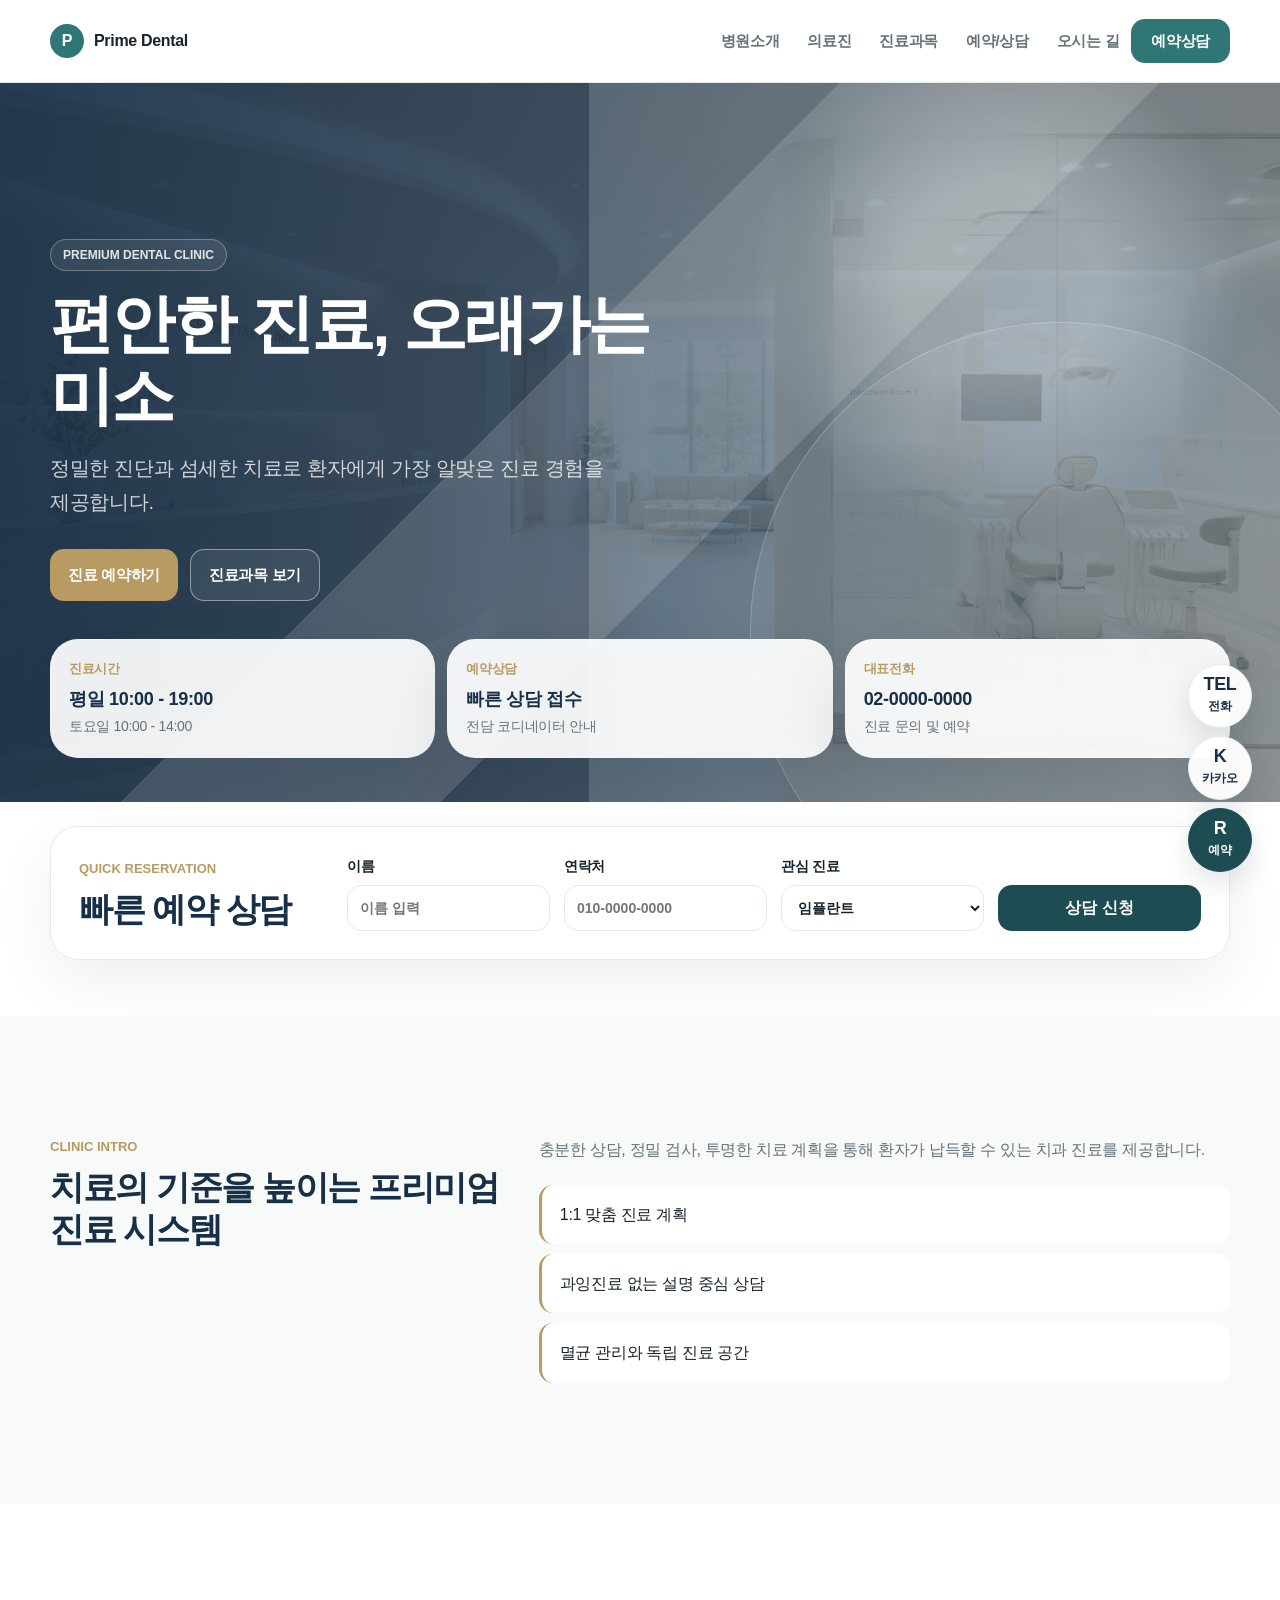
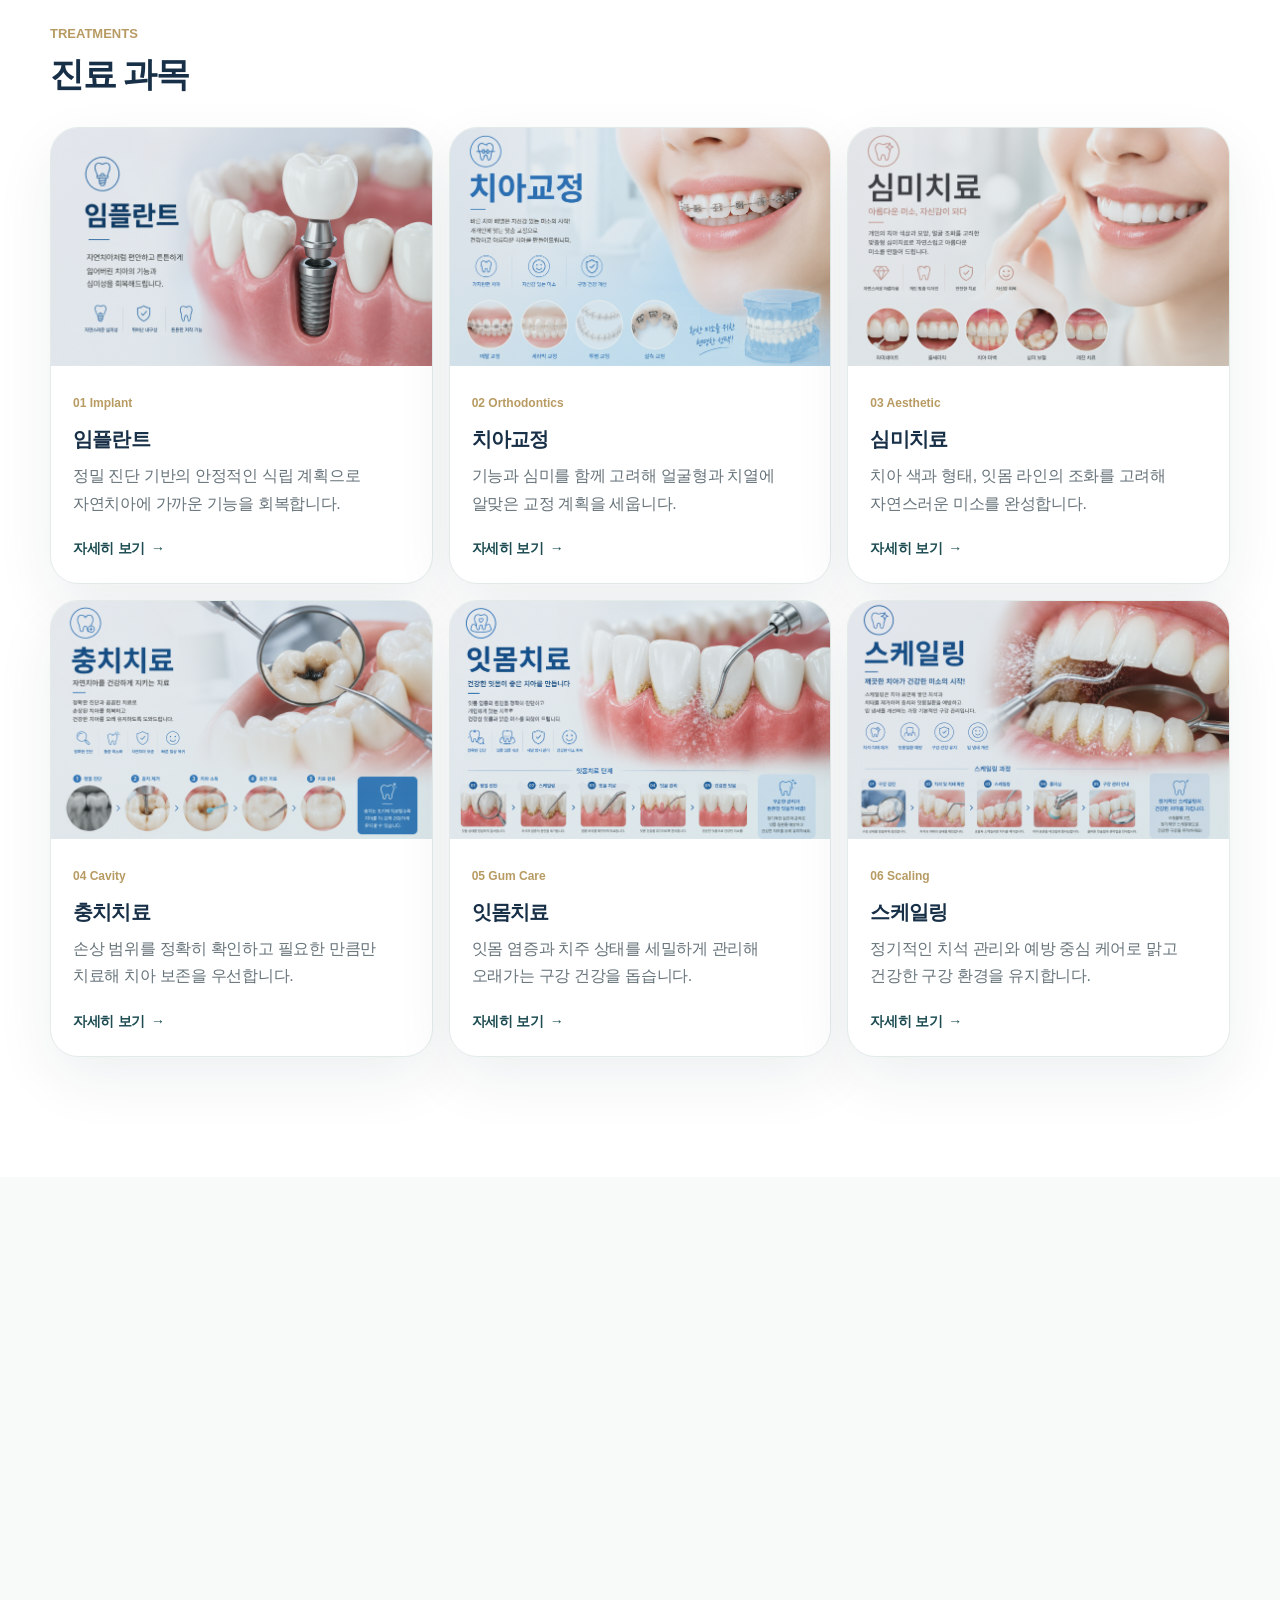
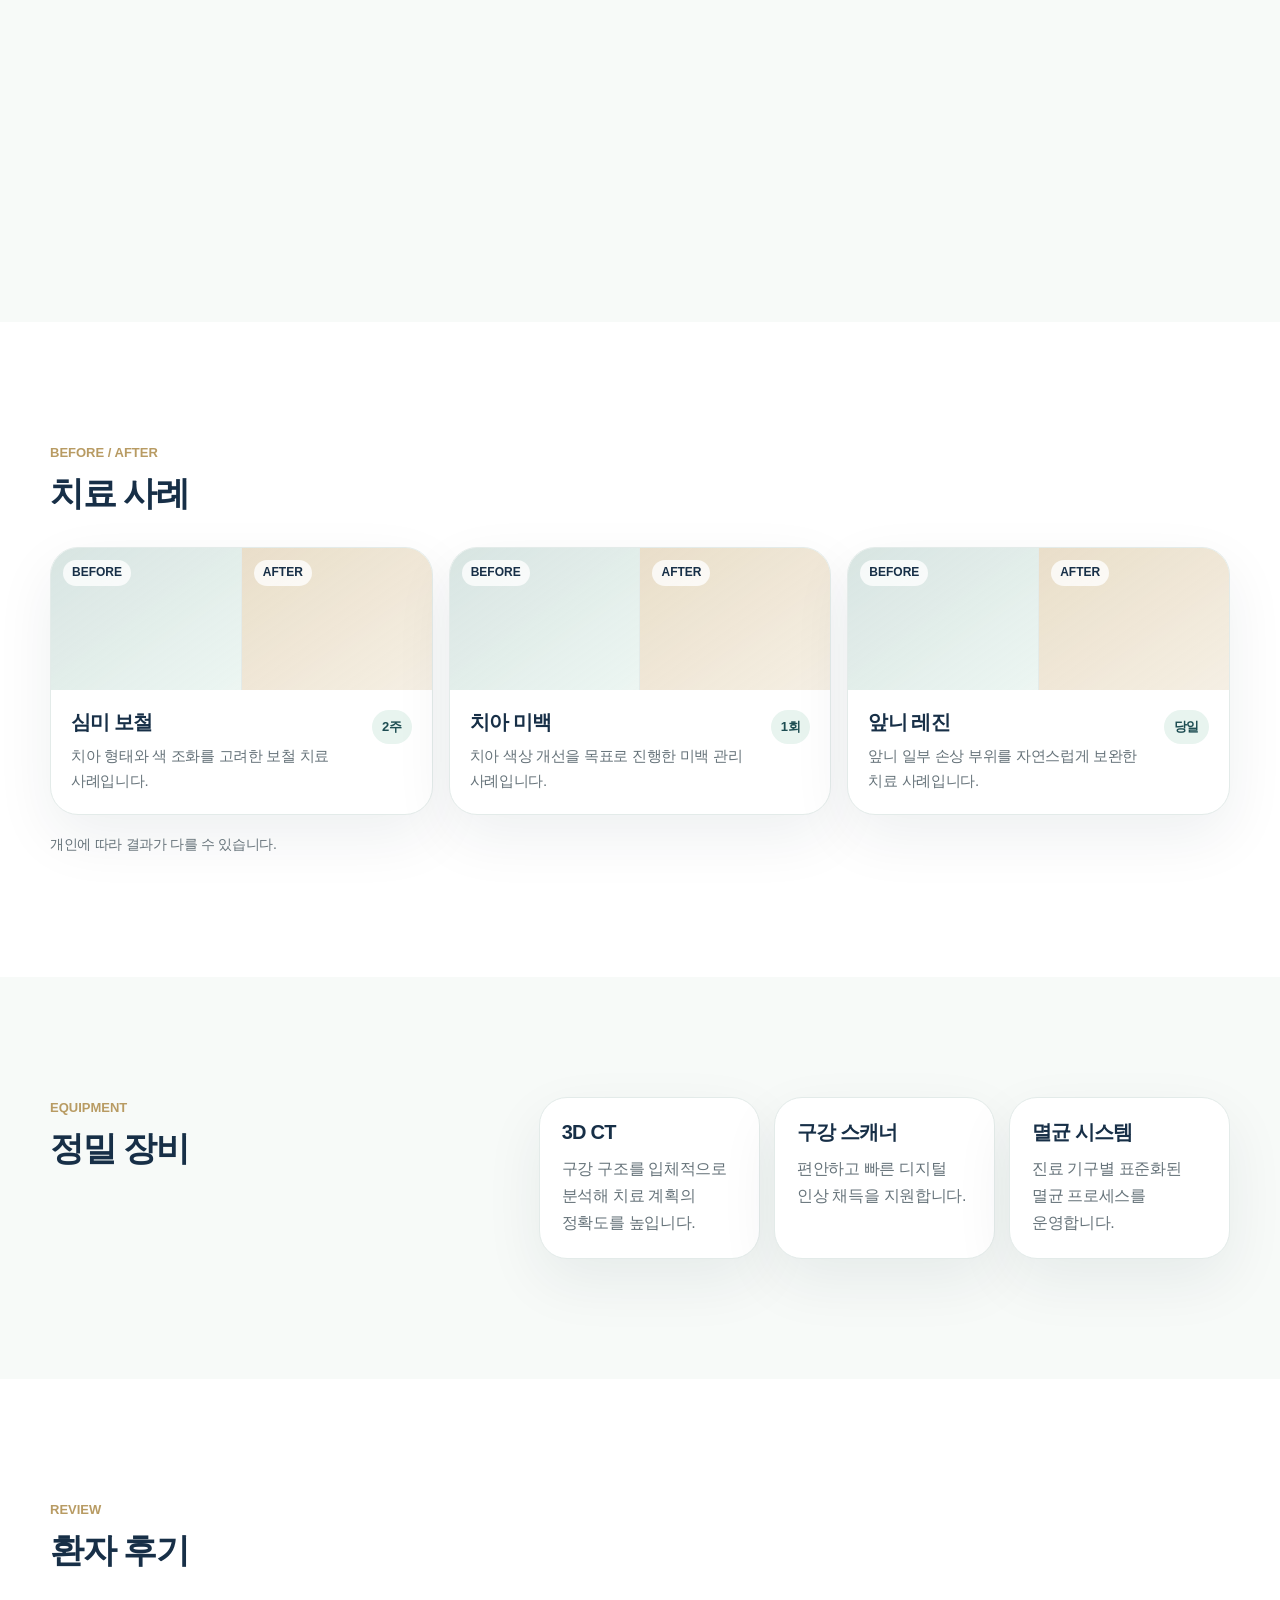
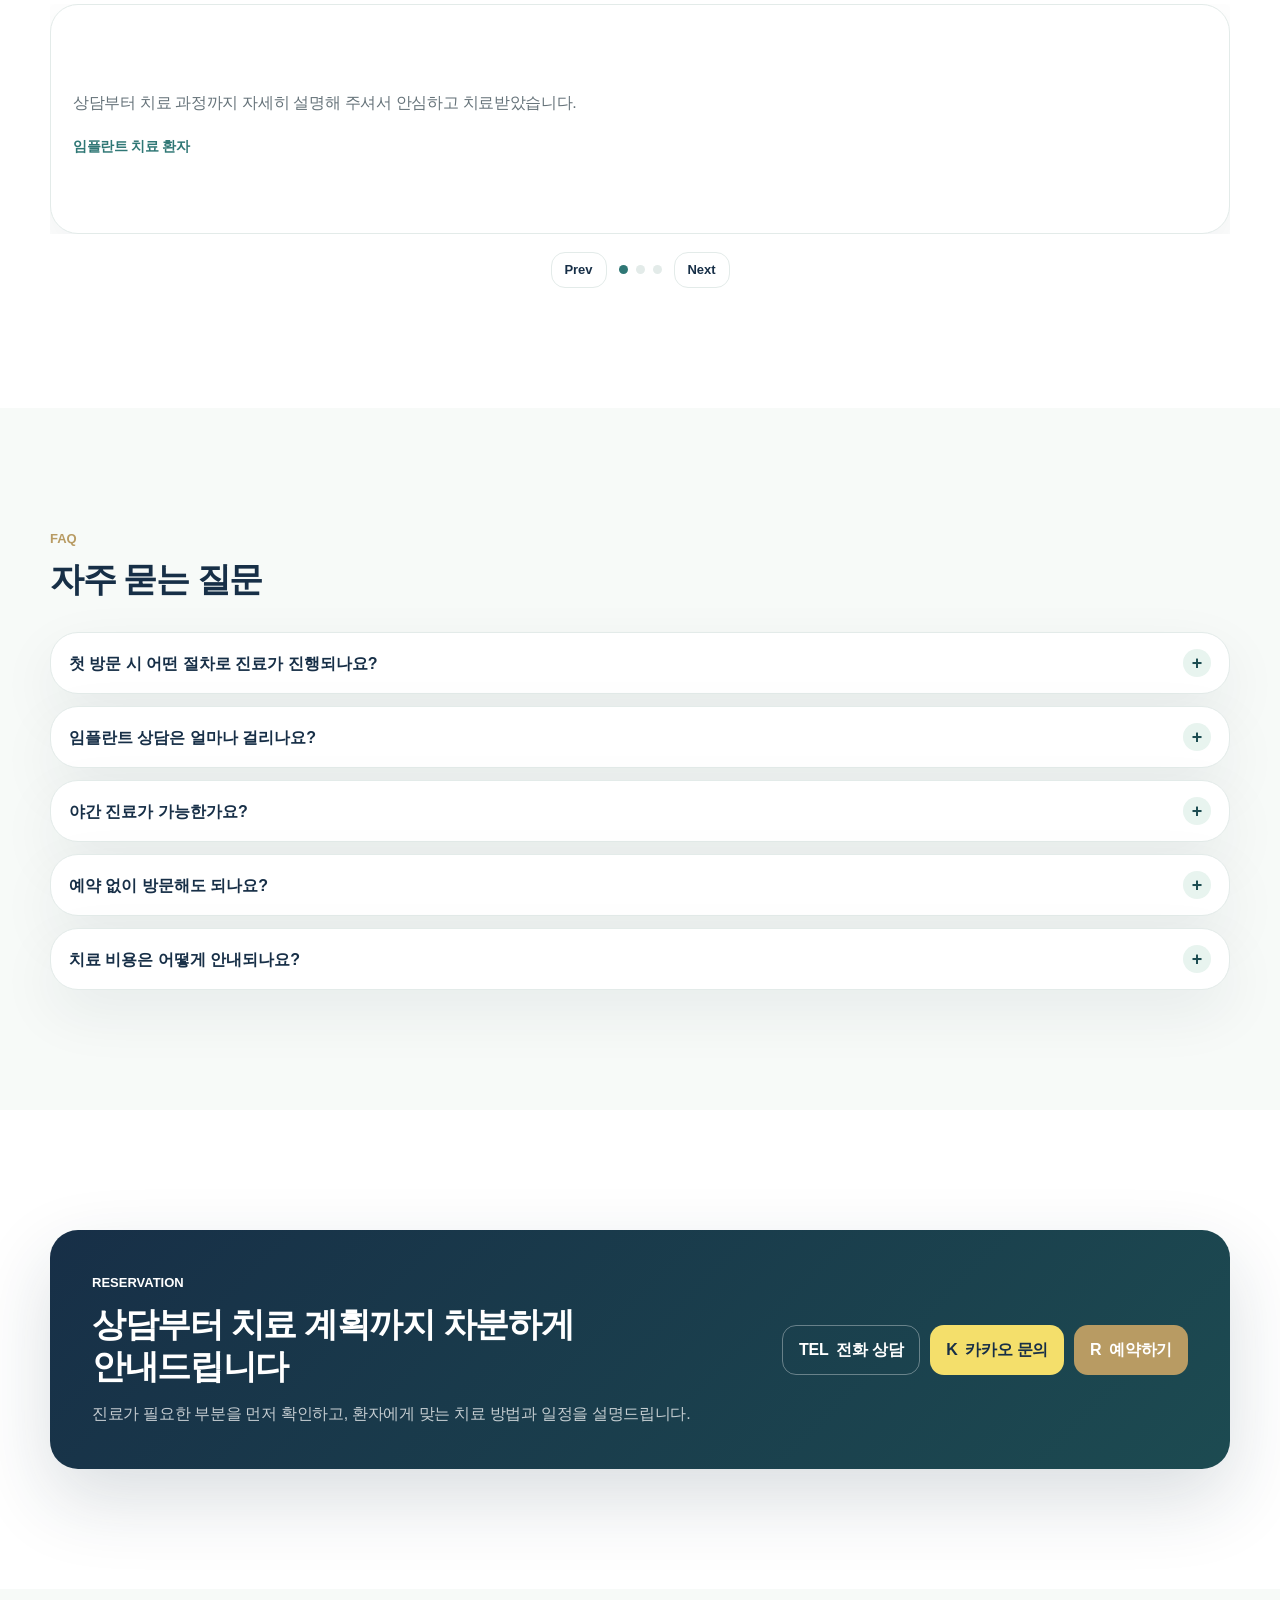
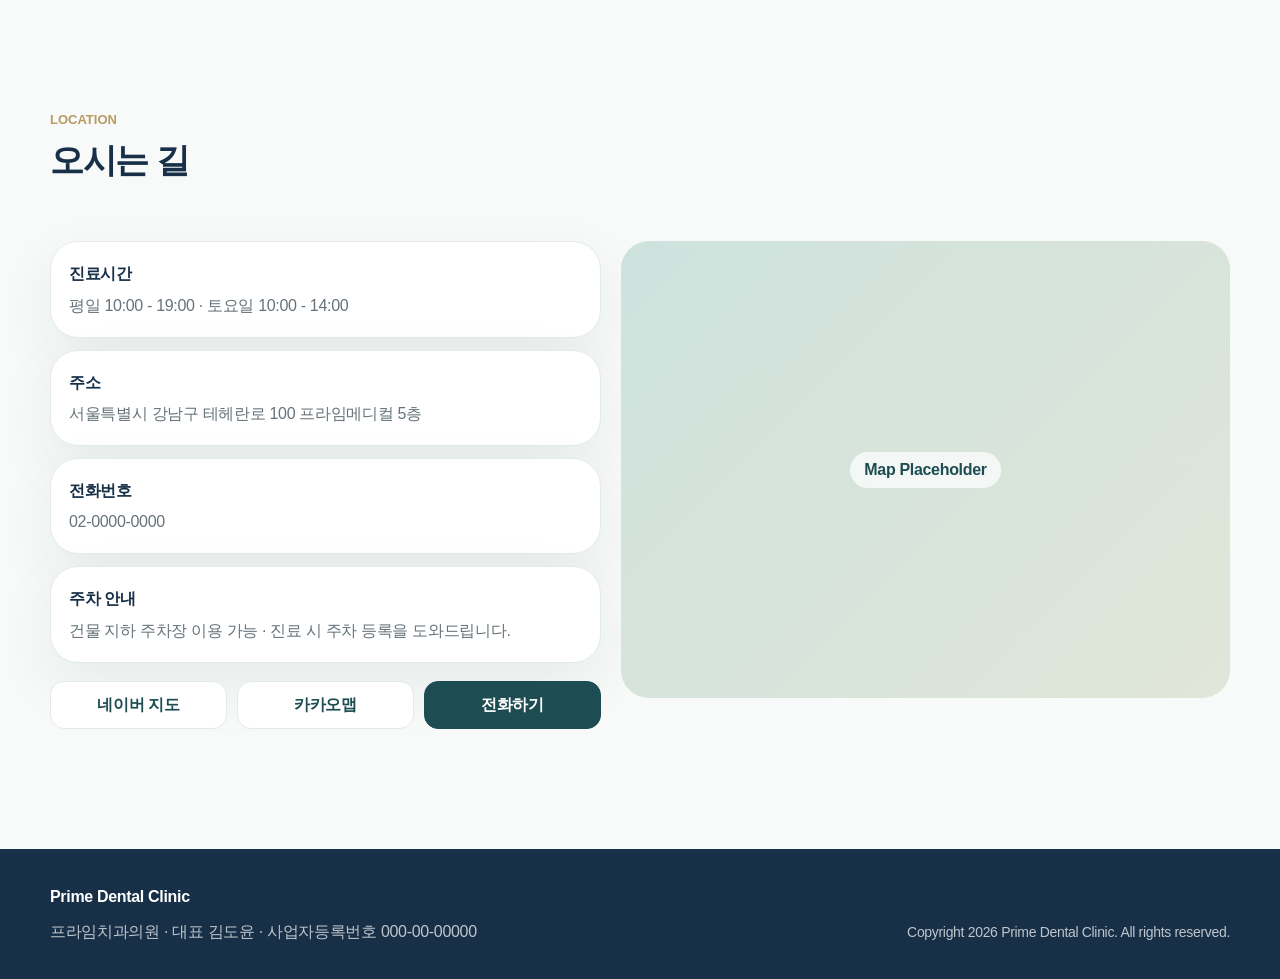
==== commit f1b491b2: "Add site images" ====
--- a/index.html
+++ b/index.html
@@ -136,7 +136,7 @@
         </div>
         <div class="card-grid treatment-grid">
           <article class="treatment-card reveal">
-            <div class="treatment-image" role="img" aria-label="임플란트 진료 이미지 영역"></div>
+            <div class="treatment-image image-implant" role="img" aria-label="임플란트 진료 이미지 영역"></div>
             <div class="treatment-content">
               <span class="treatment-badge">01 Implant</span>
               <h3>임플란트</h3>
@@ -145,7 +145,7 @@
             </div>
           </article>
           <article class="treatment-card reveal delay-1">
-            <div class="treatment-image" role="img" aria-label="치아교정 진료 이미지 영역"></div>
+            <div class="treatment-image image-orthodontics" role="img" aria-label="치아교정 진료 이미지 영역"></div>
             <div class="treatment-content">
               <span class="treatment-badge">02 Orthodontics</span>
               <h3>치아교정</h3>
@@ -154,7 +154,7 @@
             </div>
           </article>
           <article class="treatment-card reveal delay-2">
-            <div class="treatment-image" role="img" aria-label="심미치료 진료 이미지 영역"></div>
+            <div class="treatment-image image-aesthetic" role="img" aria-label="심미치료 진료 이미지 영역"></div>
             <div class="treatment-content">
               <span class="treatment-badge">03 Aesthetic</span>
               <h3>심미치료</h3>
@@ -163,7 +163,7 @@
             </div>
           </article>
           <article class="treatment-card reveal">
-            <div class="treatment-image" role="img" aria-label="충치치료 진료 이미지 영역"></div>
+            <div class="treatment-image image-cavity" role="img" aria-label="충치치료 진료 이미지 영역"></div>
             <div class="treatment-content">
               <span class="treatment-badge">04 Cavity</span>
               <h3>충치치료</h3>
@@ -172,7 +172,7 @@
             </div>
           </article>
           <article class="treatment-card reveal delay-1">
-            <div class="treatment-image" role="img" aria-label="잇몸치료 진료 이미지 영역"></div>
+            <div class="treatment-image image-gum-care" role="img" aria-label="잇몸치료 진료 이미지 영역"></div>
             <div class="treatment-content">
               <span class="treatment-badge">05 Gum Care</span>
               <h3>잇몸치료</h3>
@@ -181,7 +181,7 @@
             </div>
           </article>
           <article class="treatment-card reveal delay-2">
-            <div class="treatment-image" role="img" aria-label="스케일링 진료 이미지 영역"></div>
+            <div class="treatment-image image-scaling" role="img" aria-label="스케일링 진료 이미지 영역"></div>
             <div class="treatment-content">
               <span class="treatment-badge">06 Scaling</span>
               <h3>스케일링</h3>
@@ -201,19 +201,19 @@
         </div>
         <div class="card-grid doctor-grid">
           <article class="doctor-card reveal">
-            <div class="doctor-photo" role="img" aria-label="김도윤 대표원장 프로필 이미지 영역"></div>
+            <div class="doctor-photo image-doctor-kim" role="img" aria-label="김도윤 대표원장 프로필 이미지 영역"></div>
             <p>대표원장</p>
             <h3>김도윤</h3>
             <span>임플란트 · 보철</span>
           </article>
           <article class="doctor-card reveal delay-1">
-            <div class="doctor-photo" role="img" aria-label="이서현 전문의 프로필 이미지 영역"></div>
+            <div class="doctor-photo image-doctor-lee" role="img" aria-label="이서연 전문의 프로필 이미지 영역"></div>
             <p>전문의</p>
-            <h3>이서현</h3>
+            <h3>이서연</h3>
             <span>교정 · 심미치료</span>
           </article>
           <article class="doctor-card reveal delay-2">
-            <div class="doctor-photo" role="img" aria-label="박지훈 원장 프로필 이미지 영역"></div>
+            <div class="doctor-photo image-doctor-park" role="img" aria-label="박지훈 원장 프로필 이미지 영역"></div>
             <p>원장</p>
             <h3>박지훈</h3>
             <span>보존 · 일반진료</span>
--- a/css/main.css
+++ b/css/main.css
@@ -125,7 +125,8 @@
   overflow: hidden;
   padding: 72px 0 28px;
   background:
-    linear-gradient(90deg, rgba(23, 47, 71, 0.94) 0%, rgba(23, 47, 71, 0.78) 48%, rgba(23, 47, 71, 0.52) 100%),
+    linear-gradient(90deg, rgba(23, 47, 71, 0.94) 0%, rgba(23, 47, 71, 0.8) 48%, rgba(23, 47, 71, 0.56) 100%),
+    url("../images/hero-clinic.png") center / cover no-repeat,
     linear-gradient(135deg, #193149 0%, #2e6d6a 54%, #d7e2df 100%);
 }
 
@@ -253,6 +254,100 @@
 
 .treatment-detail-card:hover .treatment-detail-image::before {
   transform: scale(1.04);
+}
+
+.treatment-image.image-implant,
+.treatment-detail-image.image-implant {
+  background-image:
+    linear-gradient(135deg, rgba(23, 47, 71, 0.08), rgba(47, 119, 117, 0.14)),
+    url("../images/treatment-implant.png");
+}
+
+.treatment-image.image-orthodontics,
+.treatment-detail-image.image-orthodontics {
+  background-image:
+    linear-gradient(135deg, rgba(23, 47, 71, 0.08), rgba(47, 119, 117, 0.14)),
+    url("../images/treatment-orthodontics.png");
+}
+
+.treatment-image.image-aesthetic,
+.treatment-detail-image.image-aesthetic {
+  background-image:
+    linear-gradient(135deg, rgba(23, 47, 71, 0.08), rgba(47, 119, 117, 0.14)),
+    url("../images/treatment-aesthetic.png");
+}
+
+.treatment-image.image-cavity,
+.treatment-detail-image.image-cavity {
+  background-image:
+    linear-gradient(135deg, rgba(23, 47, 71, 0.08), rgba(47, 119, 117, 0.14)),
+    url("../images/treatment-cavity.png");
+}
+
+.treatment-detail-image.image-root-canal {
+  background-image:
+    linear-gradient(135deg, rgba(23, 47, 71, 0.08), rgba(47, 119, 117, 0.14)),
+    url("../images/treatment-root-canal.png");
+}
+
+.treatment-image.image-gum-care,
+.treatment-detail-image.image-gum-care {
+  background-image:
+    linear-gradient(135deg, rgba(23, 47, 71, 0.08), rgba(47, 119, 117, 0.14)),
+    url("../images/treatment-gum-care.png");
+}
+
+.treatment-image.image-scaling,
+.treatment-detail-image.image-scaling {
+  background-image:
+    linear-gradient(135deg, rgba(23, 47, 71, 0.08), rgba(47, 119, 117, 0.14)),
+    url("../images/treatment-scaling.png");
+}
+
+.treatment-detail-image.image-wisdom-tooth {
+  background-image:
+    linear-gradient(135deg, rgba(23, 47, 71, 0.08), rgba(47, 119, 117, 0.14)),
+    url("../images/treatment-wisdom-tooth.png");
+}
+
+.treatment-image[class*="image-"],
+.treatment-detail-image[class*="image-"] {
+  background-size: 100%, cover;
+  background-position: center;
+  background-repeat: no-repeat;
+  transition: background-size var(--transition-base);
+}
+
+.treatment-image[class*="image-"]::before,
+.treatment-detail-image[class*="image-"]::before {
+  display: none;
+}
+
+.treatment-card:hover .treatment-image[class*="image-"],
+.treatment-detail-card:hover .treatment-detail-image[class*="image-"] {
+  background-size: 100%, 104%;
+}
+
+.doctor-photo.image-doctor-kim,
+.doctor-detail-photo.image-doctor-kim {
+  background-image: url("../images/doctor-kim-doyoon.png");
+}
+
+.doctor-photo.image-doctor-lee,
+.doctor-detail-photo.image-doctor-lee {
+  background-image: url("../images/doctor-lee-seoyeon.png");
+}
+
+.doctor-photo.image-doctor-park,
+.doctor-detail-photo.image-doctor-park {
+  background-image: url("../images/doctor-park-jihoon.png");
+}
+
+.doctor-photo[class*="image-doctor"],
+.doctor-detail-photo[class*="image-doctor"] {
+  background-size: cover;
+  background-position: center top;
+  background-repeat: no-repeat;
 }
 
 .doctor-detail-content,
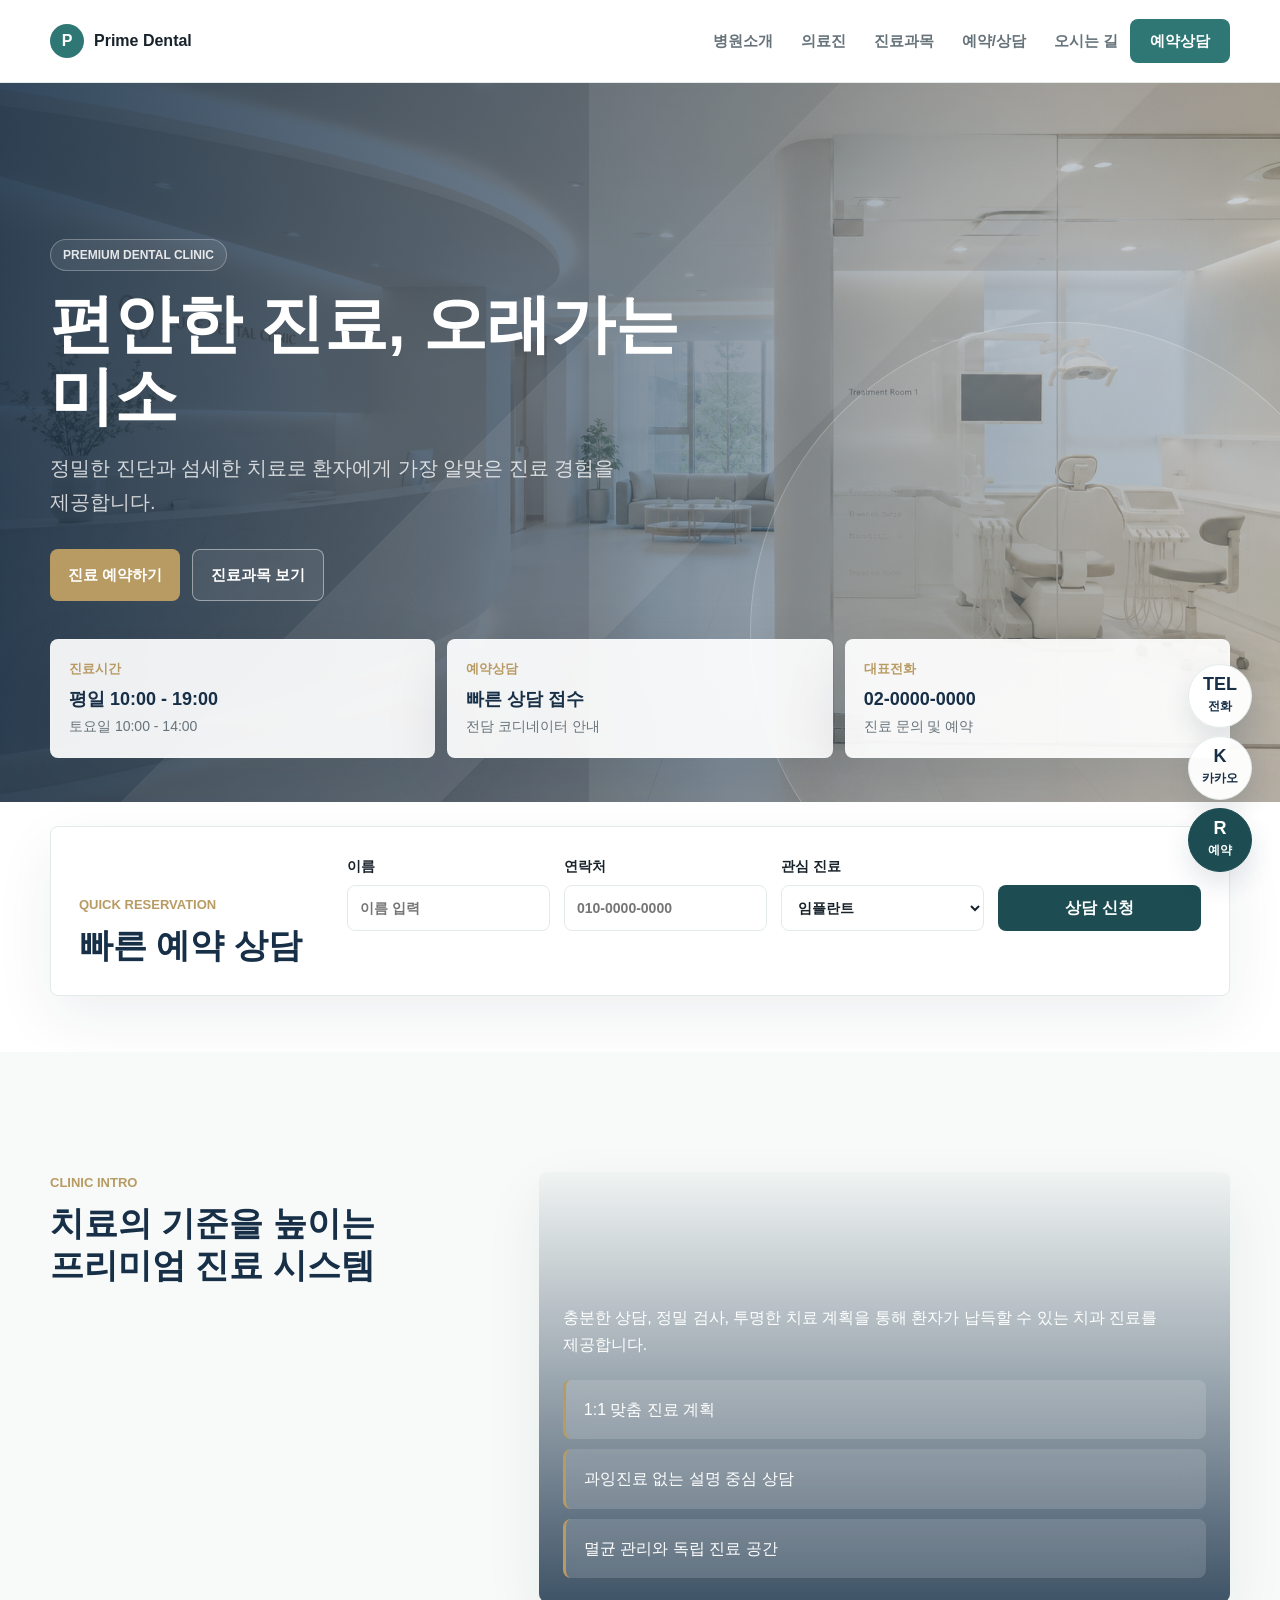
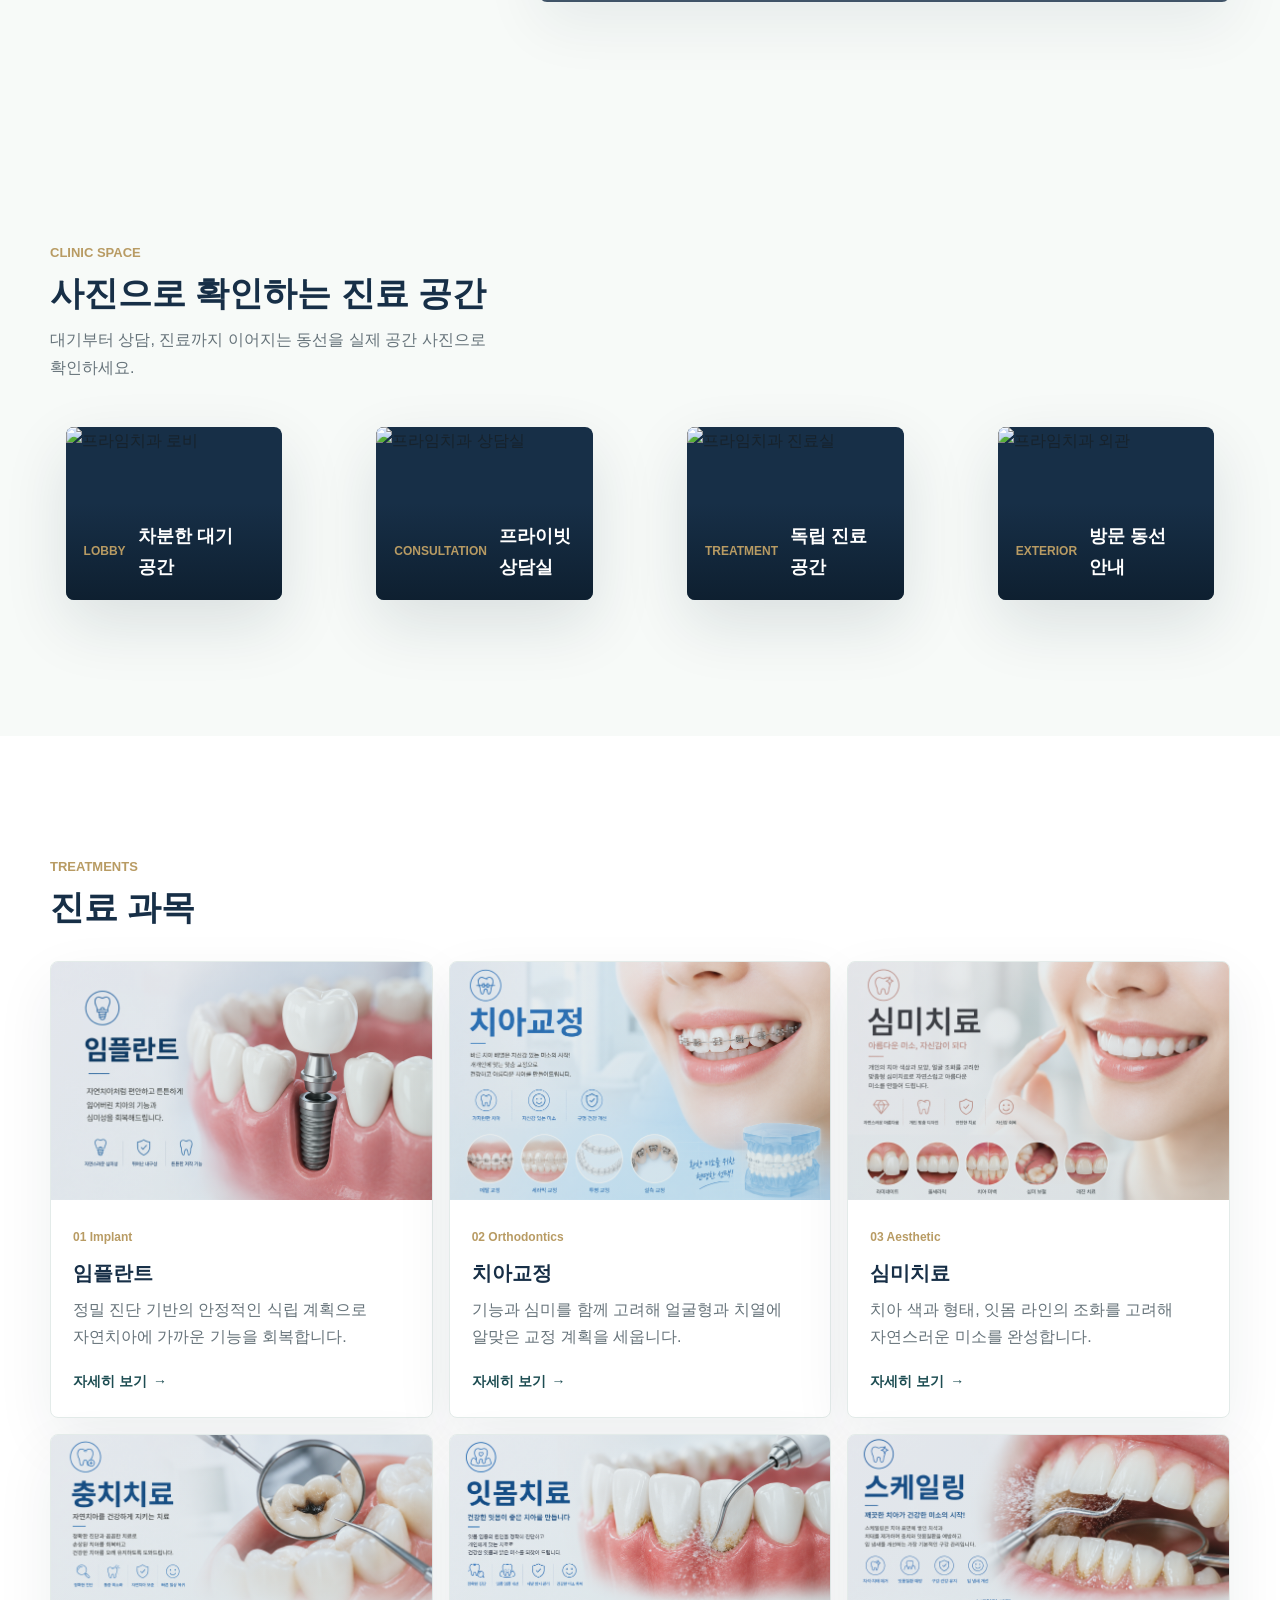
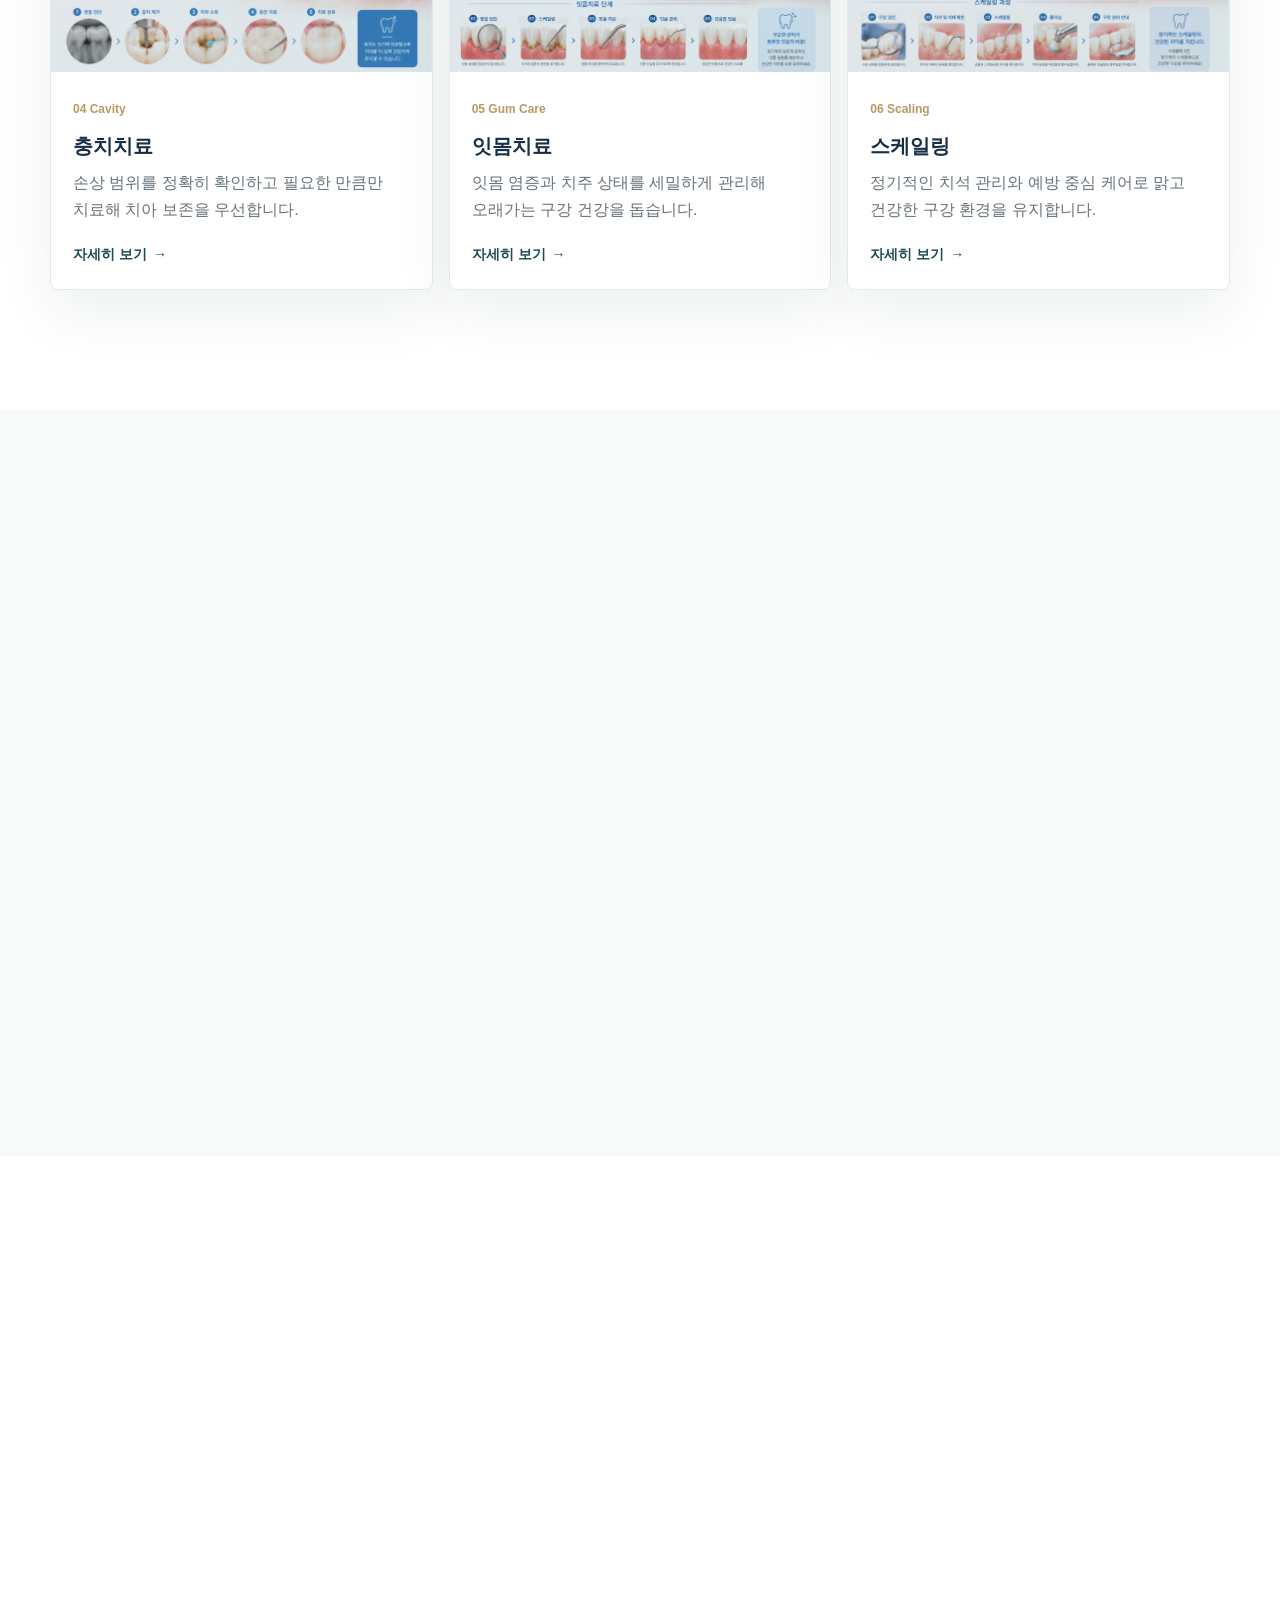
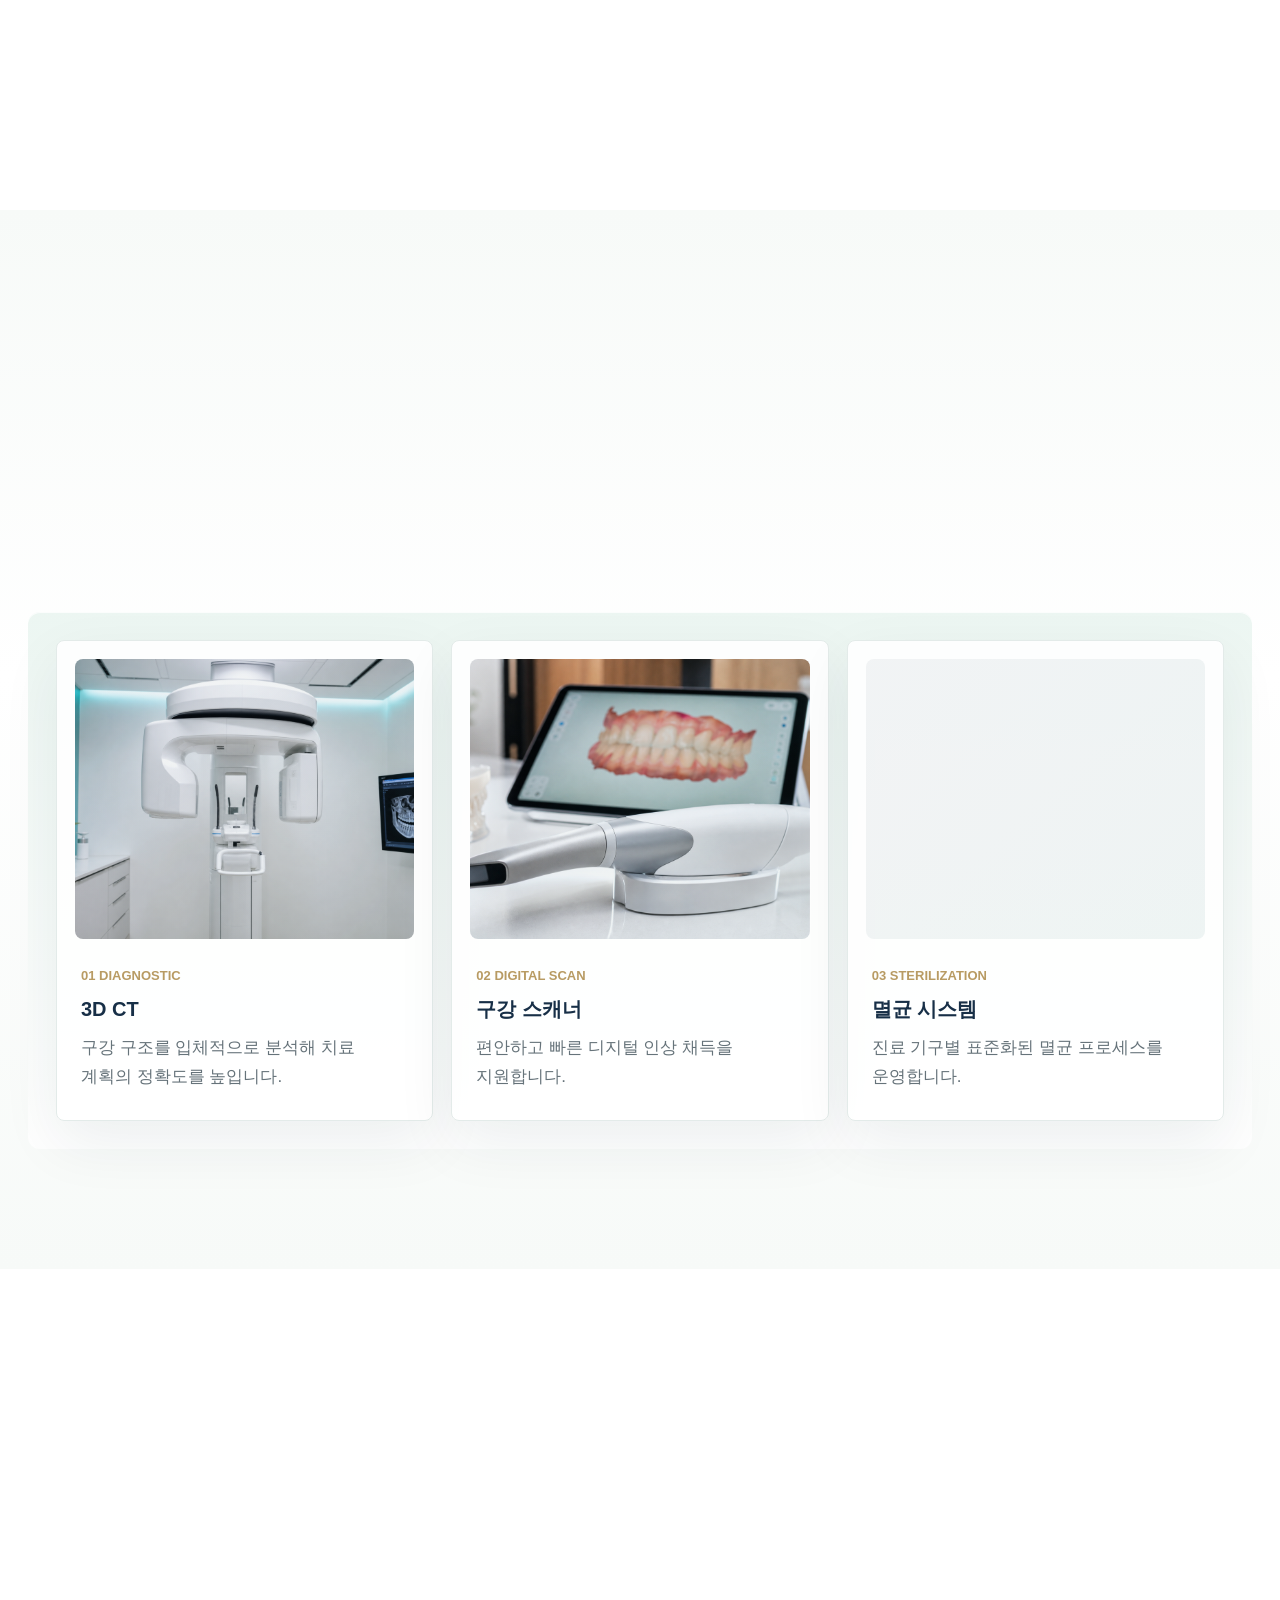
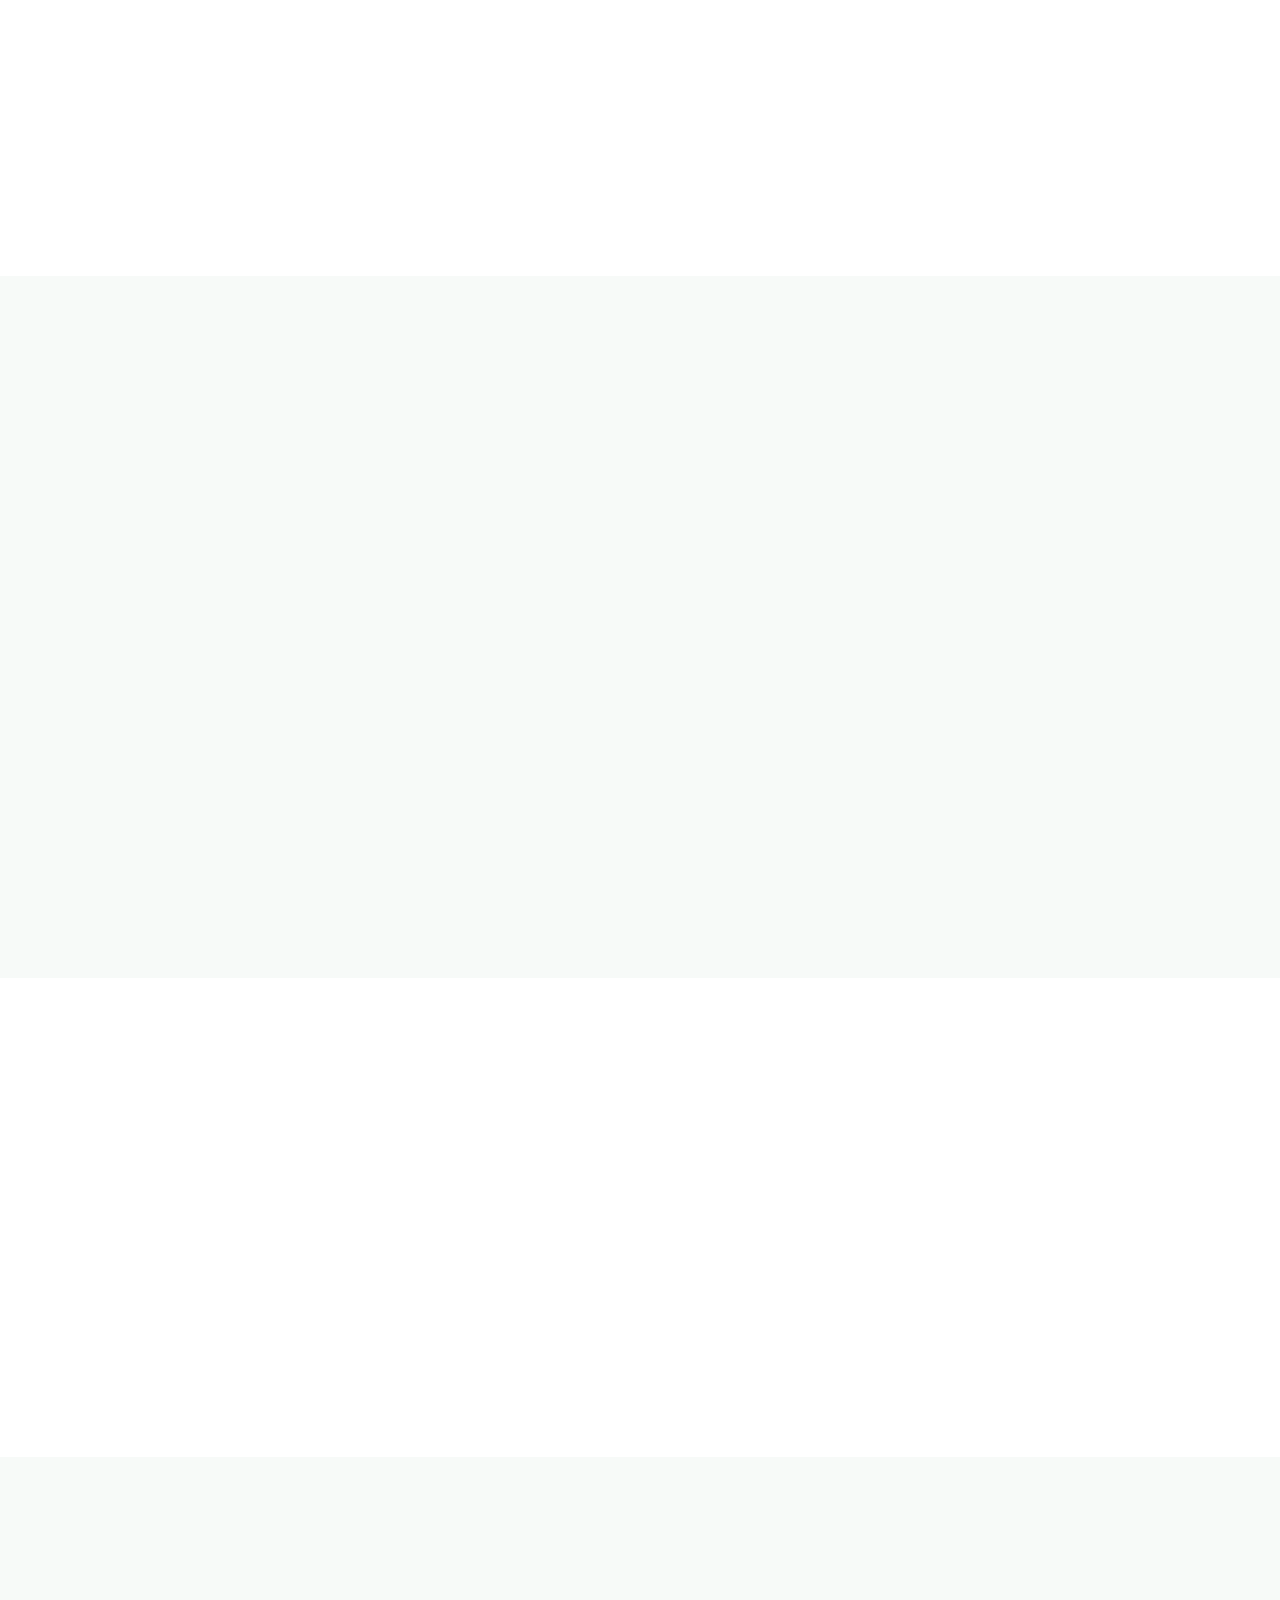
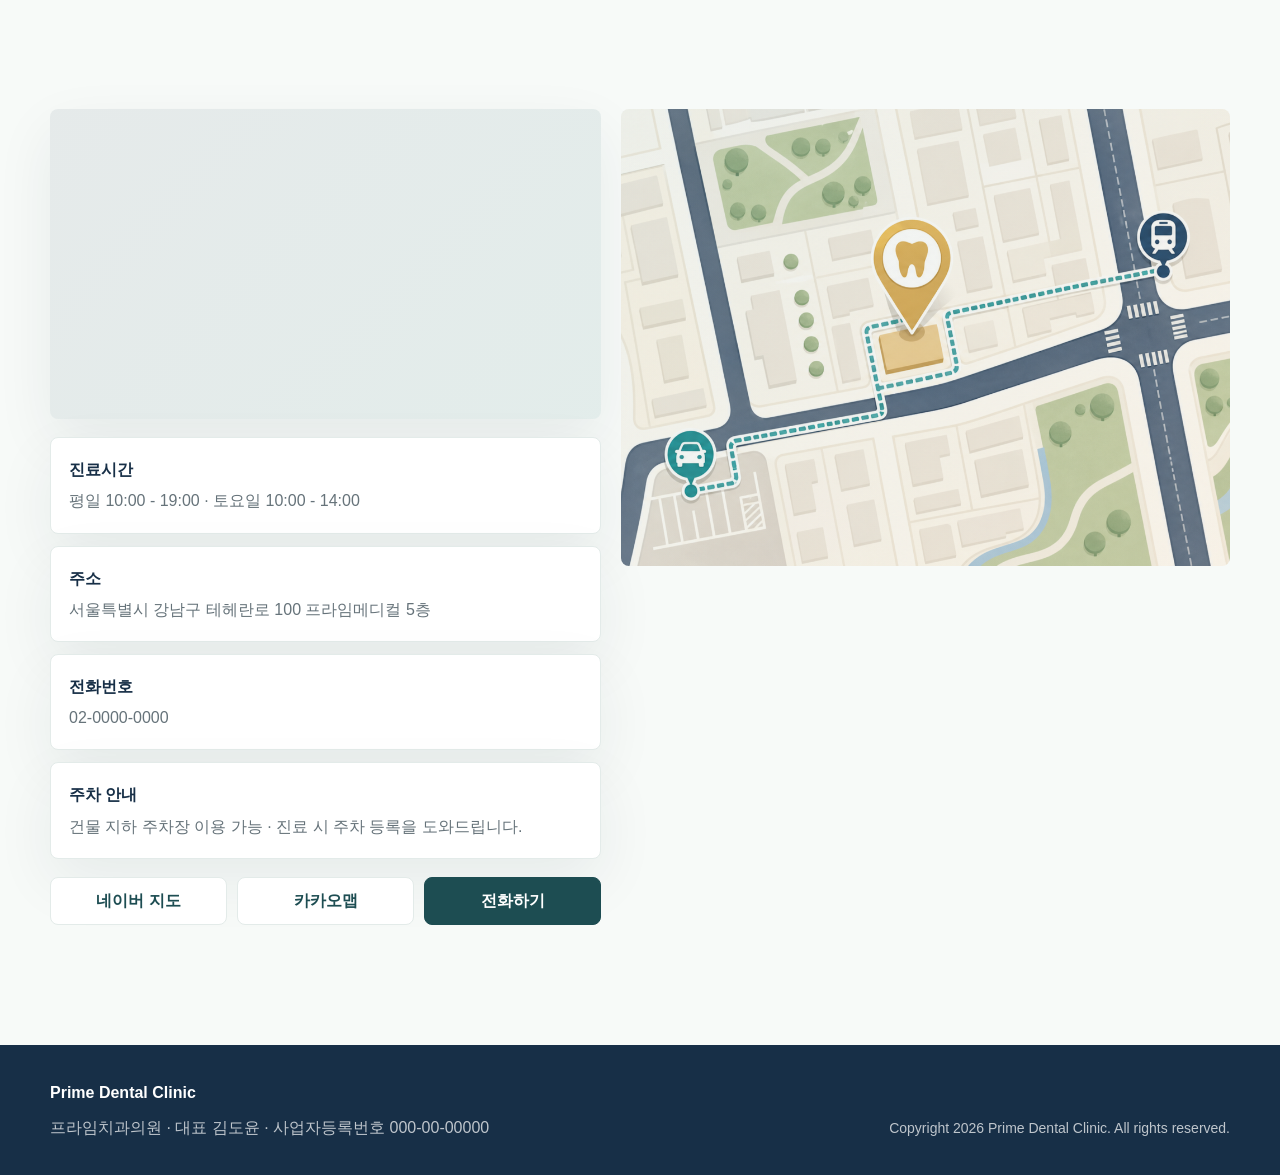
==== commit 065045b5: "Polish dental site visuals and interactions" ====
--- a/index.html
+++ b/index.html
@@ -49,7 +49,7 @@
       <div class="container hero-container">
         <div class="hero-content reveal">
           <p class="hero-badge">PREMIUM DENTAL CLINIC</p>
-          <h1 class="hero-title">편안한 진료, 오래가는 미소</h1>
+          <h1 class="hero-title"><span>편안한 진료,</span> <span>오래가는 미소</span></h1>
           <p class="hero-description">
             정밀한 진단과 섬세한 치료로 환자에게 가장 알맞은 진료 경험을 제공합니다.
           </p>
@@ -85,18 +85,18 @@
             <p class="section-eyebrow">Quick Reservation</p>
             <h2>빠른 예약 상담</h2>
           </div>
-          <form class="reservation-form">
+          <form class="reservation-form" data-reservation-form>
             <label>
               <span>이름</span>
-              <input type="text" placeholder="이름 입력">
+              <input type="text" name="name" placeholder="이름 입력" autocomplete="name" required>
             </label>
             <label>
               <span>연락처</span>
-              <input type="tel" placeholder="010-0000-0000">
+              <input type="tel" name="phone" placeholder="010-0000-0000" autocomplete="tel" inputmode="tel" required>
             </label>
             <label>
               <span>관심 진료</span>
-              <select>
+              <select name="treatment" required>
                 <option>임플란트</option>
                 <option>심미보철</option>
                 <option>교정치료</option>
@@ -104,6 +104,7 @@
               </select>
             </label>
             <button type="submit">상담 신청</button>
+            <p class="form-message" role="status" aria-live="polite"></p>
           </form>
         </div>
       </div>
@@ -128,6 +129,38 @@
       </div>
     </section>
 
+    <section class="clinic-gallery-section" aria-label="병원 공간 둘러보기">
+      <div class="container">
+        <div class="clinic-gallery reveal delay-1">
+          <div class="gallery-header">
+            <div class="section-heading">
+              <p class="section-eyebrow">Clinic Space</p>
+              <h2>사진으로 확인하는 진료 공간</h2>
+              <p>대기부터 상담, 진료까지 이어지는 동선을 실제 공간 사진으로 확인하세요.</p>
+            </div>
+          </div>
+          <div class="gallery-grid">
+            <figure class="gallery-card">
+              <img src="images/clinic-lobby.png" alt="프라임치과 로비" loading="lazy">
+              <figcaption><span>Lobby</span><strong>차분한 대기 공간</strong></figcaption>
+            </figure>
+            <figure class="gallery-card">
+              <img src="images/consultation-room.png" alt="프라임치과 상담실" loading="lazy">
+              <figcaption><span>Consultation</span><strong>프라이빗 상담실</strong></figcaption>
+            </figure>
+            <figure class="gallery-card">
+              <img src="images/treatment-room.png" alt="프라임치과 진료실" loading="lazy">
+              <figcaption><span>Treatment</span><strong>독립 진료 공간</strong></figcaption>
+            </figure>
+            <figure class="gallery-card">
+              <img src="images/clinic-exterior.png" alt="프라임치과 외관" loading="lazy">
+              <figcaption><span>Exterior</span><strong>방문 동선 안내</strong></figcaption>
+            </figure>
+          </div>
+        </div>
+      </div>
+    </section>
+
     <section class="treatment-section" id="treatments">
       <div class="container">
         <div class="section-heading reveal">
@@ -285,24 +318,42 @@
       </div>
     </section>
 
-    <section class="equipment-section">
-      <div class="container section-grid">
-        <div class="section-heading reveal">
+    <section class="equipment-section home-equipment">
+      <div class="container equipment-showcase">
+        <div class="equipment-copy reveal">
           <p class="section-eyebrow">Equipment</p>
-          <h2>정밀 장비</h2>
-        </div>
-        <div class="equipment-list reveal delay-1">
-          <article>
-            <h3>3D CT</h3>
-            <p>구강 구조를 입체적으로 분석해 치료 계획의 정확도를 높입니다.</p>
-          </article>
-          <article>
-            <h3>구강 스캐너</h3>
-            <p>편안하고 빠른 디지털 인상 채득을 지원합니다.</p>
-          </article>
-          <article>
-            <h3>멸균 시스템</h3>
-            <p>진료 기구별 표준화된 멸균 프로세스를 운영합니다.</p>
+          <h2>진단부터 위생까지 한 번에 확인되는 정밀 장비</h2>
+          <p>눈에 보이지 않는 구조까지 확인하고, 필요한 치료만 선명하게 설명하기 위해 디지털 진단 장비와 표준 멸균 시스템을 함께 운영합니다.</p>
+          <div class="equipment-metrics" aria-label="장비 운영 기준">
+            <span><strong>3D</strong>입체 진단</span>
+            <span><strong>Digital</strong>구강 스캔</span>
+            <span><strong>Sterile</strong>멸균 관리</span>
+          </div>
+        </div>
+        <div class="equipment-panel reveal delay-1">
+          <article class="equipment-feature">
+            <div class="equipment-feature-image image-ct" role="img" aria-label="3D CT 장비"></div>
+            <div>
+              <span>01 Diagnostic</span>
+              <h3>3D CT</h3>
+              <p>구강 구조를 입체적으로 분석해 치료 계획의 정확도를 높입니다.</p>
+            </div>
+          </article>
+          <article class="equipment-feature">
+            <div class="equipment-feature-image image-scanner" role="img" aria-label="구강 스캐너 장비"></div>
+            <div>
+              <span>02 Digital Scan</span>
+              <h3>구강 스캐너</h3>
+              <p>편안하고 빠른 디지털 인상 채득을 지원합니다.</p>
+            </div>
+          </article>
+          <article class="equipment-feature">
+            <div class="equipment-feature-image image-sterilization" role="img" aria-label="멸균 관리 시스템"></div>
+            <div>
+              <span>03 Sterilization</span>
+              <h3>멸균 시스템</h3>
+              <p>진료 기구별 표준화된 멸균 프로세스를 운영합니다.</p>
+            </div>
           </article>
         </div>
       </div>
@@ -314,31 +365,80 @@
           <p class="section-eyebrow">Review</p>
           <h2>환자 후기</h2>
         </div>
-        <div class="review-slider reveal delay-1" data-slider>
-          <div class="review-track" data-slider-track>
-            <article class="review-slide is-active" data-slider-slide>
-              <div class="review-card">
-                <p>상담부터 치료 과정까지 자세히 설명해 주셔서 안심하고 치료받았습니다.</p>
-                <span>임플란트 치료 환자</span>
-              </div>
-            </article>
-            <article class="review-slide" data-slider-slide>
-              <div class="review-card">
-                <p>병원이 조용하고 쾌적해서 치과에 대한 부담이 줄었습니다.</p>
-                <span>심미보철 치료 환자</span>
-              </div>
-            </article>
-            <article class="review-slide" data-slider-slide>
-              <div class="review-card">
-                <p>예약과 진료 동선이 체계적이라 대기 시간이 짧았습니다.</p>
-                <span>일반진료 환자</span>
-              </div>
-            </article>
-          </div>
-          <div class="review-slider-controls">
-            <button class="slider-button" type="button" data-slider-prev aria-label="이전 후기">Prev</button>
-            <div class="slider-dots" data-slider-dots aria-label="후기 슬라이드 페이지"></div>
-            <button class="slider-button" type="button" data-slider-next aria-label="다음 후기">Next</button>
+        <div class="review-marquee reveal delay-1" aria-label="환자 후기 자동 슬라이더">
+          <div class="review-track">
+            <article class="review-slide">
+              <p>상담부터 치료 과정까지 자세히 설명해 주셔서 안심하고 치료받았습니다.</p>
+              <span>임플란트 치료 환자</span>
+            </article>
+            <article class="review-slide">
+              <p>병원이 조용하고 쾌적해서 치과에 대한 부담이 줄었습니다.</p>
+              <span>심미보철 치료 환자</span>
+            </article>
+            <article class="review-slide">
+              <p>예약과 진료 동선이 체계적이라 대기 시간이 짧았습니다.</p>
+              <span>일반진료 환자</span>
+            </article>
+            <article class="review-slide">
+              <p>CT 촬영 후 설명을 화면으로 같이 보니 치료가 왜 필요한지 이해하기 쉬웠습니다.</p>
+              <span>신경치료 상담 환자</span>
+            </article>
+            <article class="review-slide">
+              <p>스케일링도 꼼꼼하게 해주시고 관리 방법까지 알려주셔서 만족스러웠습니다.</p>
+              <span>스케일링 환자</span>
+            </article>
+            <article class="review-slide">
+              <p>아이 진료 때문에 걱정했는데 차분하게 진행해 주셔서 다음 예약도 편하게 잡았습니다.</p>
+              <span>소아 동반 보호자</span>
+            </article>
+            <article class="review-slide">
+              <p>교정 상담에서 기간과 장단점을 명확히 비교해 주셔서 결정하는 데 도움이 됐습니다.</p>
+              <span>교정 상담 환자</span>
+            </article>
+            <article class="review-slide">
+              <p>통증에 민감한 편인데 중간중간 상태를 확인해 주셔서 부담이 줄었습니다.</p>
+              <span>충치치료 환자</span>
+            </article>
+            <article class="review-slide">
+              <p>접수부터 진료 후 안내까지 깔끔해서 처음 방문인데도 동선이 어렵지 않았습니다.</p>
+              <span>첫 방문 환자</span>
+            </article>
+            <article class="review-slide" aria-hidden="true">
+              <p>상담부터 치료 과정까지 자세히 설명해 주셔서 안심하고 치료받았습니다.</p>
+              <span>임플란트 치료 환자</span>
+            </article>
+            <article class="review-slide" aria-hidden="true">
+              <p>병원이 조용하고 쾌적해서 치과에 대한 부담이 줄었습니다.</p>
+              <span>심미보철 치료 환자</span>
+            </article>
+            <article class="review-slide" aria-hidden="true">
+              <p>예약과 진료 동선이 체계적이라 대기 시간이 짧았습니다.</p>
+              <span>일반진료 환자</span>
+            </article>
+            <article class="review-slide" aria-hidden="true">
+              <p>CT 촬영 후 설명을 화면으로 같이 보니 치료가 왜 필요한지 이해하기 쉬웠습니다.</p>
+              <span>신경치료 상담 환자</span>
+            </article>
+            <article class="review-slide" aria-hidden="true">
+              <p>스케일링도 꼼꼼하게 해주시고 관리 방법까지 알려주셔서 만족스러웠습니다.</p>
+              <span>스케일링 환자</span>
+            </article>
+            <article class="review-slide" aria-hidden="true">
+              <p>아이 진료 때문에 걱정했는데 차분하게 진행해 주셔서 다음 예약도 편하게 잡았습니다.</p>
+              <span>소아 동반 보호자</span>
+            </article>
+            <article class="review-slide" aria-hidden="true">
+              <p>교정 상담에서 기간과 장단점을 명확히 비교해 주셔서 결정하는 데 도움이 됐습니다.</p>
+              <span>교정 상담 환자</span>
+            </article>
+            <article class="review-slide" aria-hidden="true">
+              <p>통증에 민감한 편인데 중간중간 상태를 확인해 주셔서 부담이 줄었습니다.</p>
+              <span>충치치료 환자</span>
+            </article>
+            <article class="review-slide" aria-hidden="true">
+              <p>접수부터 진료 후 안내까지 깔끔해서 처음 방문인데도 동선이 어렵지 않았습니다.</p>
+              <span>첫 방문 환자</span>
+            </article>
           </div>
         </div>
       </div>
@@ -413,7 +513,7 @@
               <span aria-hidden="true">TEL</span>
               전화 상담
             </a>
-            <a href="#" class="cta-button cta-button-kakao">
+            <a href="reservation.html" class="cta-button cta-button-kakao">
               <span aria-hidden="true">K</span>
               카카오 문의
             </a>
@@ -453,13 +553,12 @@
               </li>
             </ul>
             <div class="location-buttons">
-              <a href="#" class="location-button">네이버 지도</a>
-              <a href="#" class="location-button">카카오맵</a>
+              <a href="https://map.naver.com/" class="location-button" target="_blank" rel="noopener">네이버 지도</a>
+              <a href="https://map.kakao.com/" class="location-button" target="_blank" rel="noopener">카카오맵</a>
               <a href="tel:0200000000" class="location-button primary">전화하기</a>
             </div>
           </div>
           <div class="map-placeholder" role="img" aria-label="지도 위치 표시 영역">
-            <span>Map Placeholder</span>
           </div>
         </div>
       </div>
@@ -481,7 +580,7 @@
       <span aria-hidden="true">TEL</span>
       <strong>전화</strong>
     </a>
-    <a href="#" class="fixed-cta-button">
+    <a href="reservation.html" class="fixed-cta-button">
       <span aria-hidden="true">K</span>
       <strong>카카오</strong>
     </a>
--- a/css/common.css
+++ b/css/common.css
@@ -15,9 +15,9 @@
   --container-width: 1180px;
   --container-padding: 20px;
   --header-height: 64px;
-  --radius-small: 14px;
-  --radius-medium: 28px;
-  --radius-large: 32px;
+  --radius-small: 8px;
+  --radius-medium: 8px;
+  --radius-large: 12px;
   --shadow-soft: 0 22px 60px rgba(15, 45, 58, 0.07);
   --shadow-hover: 0 30px 72px rgba(15, 45, 58, 0.12);
   --transition-base: 0.3s ease;
@@ -35,9 +35,14 @@
   color: var(--text);
   background: var(--bg);
   line-height: 1.7;
-  letter-spacing: -0.02em;
+  letter-spacing: 0;
   overflow-x: hidden;
   padding-bottom: 82px;
+}
+
+html,
+body {
+  max-width: 100%;
 }
 
 img {
@@ -71,7 +76,7 @@
   color: var(--navy);
   line-height: 1.25;
   font-weight: 700;
-  letter-spacing: -0.04em;
+  letter-spacing: 0;
 }
 
 h1 {
@@ -156,9 +161,14 @@
 }
 
 .reveal {
+  opacity: 1;
+  transform: none;
+  transition: opacity 0.7s ease, transform 0.7s ease;
+}
+
+.js-enabled .reveal {
   opacity: 0;
   transform: translateY(32px);
-  transition: opacity 0.7s ease, transform 0.7s ease;
 }
 
 .reveal.is-visible {
--- a/css/main.css
+++ b/css/main.css
@@ -4,7 +4,7 @@
   left: 0;
   right: 0;
   z-index: 1000;
-  background: rgba(255, 255, 255, 0.82);
+  background: rgba(255, 255, 255, 0.9);
   border-bottom: 1px solid var(--line);
   backdrop-filter: blur(18px);
   -webkit-backdrop-filter: blur(18px);
@@ -125,18 +125,54 @@
   overflow: hidden;
   padding: 72px 0 28px;
   background:
-    linear-gradient(90deg, rgba(23, 47, 71, 0.94) 0%, rgba(23, 47, 71, 0.8) 48%, rgba(23, 47, 71, 0.56) 100%),
+    linear-gradient(90deg, rgba(23, 47, 71, 0.88) 0%, rgba(23, 47, 71, 0.62) 45%, rgba(23, 47, 71, 0.22) 100%),
     url("../images/hero-clinic.png") center / cover no-repeat,
     linear-gradient(135deg, #193149 0%, #2e6d6a 54%, #d7e2df 100%);
 }
 
 /* Subpage shared styles */
 .subpage-hero {
+  min-height: 360px;
+  display: flex;
+  align-items: end;
   padding: 92px 0 64px;
   color: var(--white);
   background:
-    linear-gradient(135deg, rgba(23, 47, 71, 0.96), rgba(29, 77, 82, 0.9)),
+    linear-gradient(90deg, rgba(23, 47, 71, 0.94), rgba(29, 77, 82, 0.78)),
     var(--navy);
+  background-size: cover;
+  background-position: center;
+  background-repeat: no-repeat;
+}
+
+.subpage-hero.about-hero {
+  background-image:
+    linear-gradient(90deg, rgba(23, 47, 71, 0.86), rgba(29, 77, 82, 0.34)),
+    url("../images/about-hero.png");
+}
+
+.subpage-hero.doctors-hero {
+  background-image:
+    linear-gradient(90deg, rgba(23, 47, 71, 0.86), rgba(29, 77, 82, 0.34)),
+    url("../images/doctors-hero.png");
+}
+
+.subpage-hero.treatments-hero {
+  background-image:
+    linear-gradient(90deg, rgba(23, 47, 71, 0.86), rgba(29, 77, 82, 0.34)),
+    url("../images/treatments-hero.png");
+}
+
+.subpage-hero.reservation-hero {
+  background-image:
+    linear-gradient(90deg, rgba(23, 47, 71, 0.86), rgba(29, 77, 82, 0.34)),
+    url("../images/reservation-hero.png");
+}
+
+.subpage-hero.location-hero {
+  background-image:
+    linear-gradient(90deg, rgba(23, 47, 71, 0.86), rgba(29, 77, 82, 0.34)),
+    url("../images/location-hero.png");
 }
 
 .subpage-hero .section-eyebrow,
@@ -318,6 +354,18 @@
   transition: background-size var(--transition-base);
 }
 
+.treatment-image,
+.treatment-detail-image,
+.doctor-photo,
+.doctor-detail-photo,
+.case-image,
+.equipment-list article::before,
+.reservation-guide-card::before,
+.location-panel::before,
+.map-placeholder {
+  image-rendering: auto;
+}
+
 .treatment-image[class*="image-"]::before,
 .treatment-detail-image[class*="image-"]::before {
   display: none;
@@ -471,6 +519,17 @@
 
 .reservation-guide-card .location-buttons {
   margin-top: 18px;
+}
+
+.reservation-guide-card::before {
+  content: "";
+  display: block;
+  aspect-ratio: 16 / 9;
+  margin-bottom: 22px;
+  border-radius: var(--radius-small);
+  background:
+    linear-gradient(135deg, rgba(23, 47, 71, 0.08), rgba(47, 119, 117, 0.1)),
+    url("../images/treatment-room.png") center / cover no-repeat;
 }
 
 .form-wide {
@@ -525,7 +584,7 @@
     radial-gradient(circle at 78% 28%, rgba(255, 255, 255, 0.34) 0 9%, transparent 22%),
     linear-gradient(135deg, transparent 0 42%, rgba(255, 255, 255, 0.16) 42% 58%, transparent 58%),
     linear-gradient(90deg, transparent 0 46%, rgba(232, 244, 239, 0.2) 46% 100%);
-  opacity: 0.9;
+  opacity: 0.45;
 }
 
 .hero-section::after {
@@ -569,8 +628,14 @@
   max-width: 760px;
   margin-top: 18px;
   color: var(--white);
-  font-size: clamp(42px, 12vw, 64px);
+  font-size: clamp(38px, 11vw, 64px);
   line-height: 1.12;
+  overflow-wrap: anywhere;
+  word-break: normal;
+}
+
+.hero-title span {
+  display: inline;
 }
 
 .hero-description {
@@ -578,6 +643,7 @@
   margin-top: 18px;
   color: rgba(255, 255, 255, 0.78);
   font-size: clamp(16px, 4vw, 20px);
+  overflow-wrap: anywhere;
 }
 
 .hero-actions {
@@ -689,7 +755,17 @@
   background: var(--primary-dark);
 }
 
+.form-message {
+  grid-column: 1 / -1;
+  min-height: 22px;
+  margin: 0;
+  color: var(--primary-dark);
+  font-size: 14px;
+  font-weight: 700;
+}
+
 .clinic-section,
+.clinic-gallery-section,
 .treatment-section,
 .doctors-section,
 .before-after-section,
@@ -702,6 +778,7 @@
 }
 
 .clinic-section,
+.clinic-gallery-section,
 .doctors-section,
 .equipment-section,
 .faq-section,
@@ -709,6 +786,127 @@
   background: var(--bg-soft);
 }
 
+.home-equipment {
+  position: relative;
+  overflow: hidden;
+  background:
+    linear-gradient(180deg, var(--bg-soft) 0%, #ffffff 44%, var(--bg-soft) 100%);
+}
+
+.clinic-content {
+  position: relative;
+  overflow: hidden;
+  min-height: 430px;
+  display: flex;
+  flex-direction: column;
+  justify-content: flex-end;
+  padding: 24px;
+  border-radius: var(--radius-medium);
+  color: var(--white);
+  background:
+    linear-gradient(180deg, rgba(23, 47, 71, 0.03), rgba(23, 47, 71, 0.82)),
+    url("../images/clinic-lobby.png") center / cover no-repeat;
+  box-shadow: var(--shadow-soft);
+}
+
+.clinic-content p,
+.clinic-content .feature-list li {
+  color: var(--white);
+}
+
+.clinic-content .feature-list li {
+  border-left-color: var(--accent);
+  background: rgba(255, 255, 255, 0.14);
+  backdrop-filter: blur(10px);
+}
+
+.clinic-gallery {
+  position: relative;
+}
+
+.clinic-gallery-section .container {
+  max-width: none;
+  padding-left: clamp(16px, 2vw, 32px);
+  padding-right: clamp(16px, 2vw, 32px);
+}
+
+.gallery-header {
+  max-width: var(--container-width);
+  margin: 0 auto 30px;
+}
+
+.gallery-header .section-heading {
+  margin-bottom: 0;
+}
+
+.gallery-header .section-heading p:not(.section-eyebrow) {
+  max-width: 520px;
+  margin-top: 12px;
+}
+
+.gallery-grid {
+  display: grid;
+  grid-template-columns: 1fr;
+  gap: 14px;
+}
+
+.gallery-card {
+  position: relative;
+  min-width: 0;
+  overflow: hidden;
+  border: 0;
+  border-radius: var(--radius-medium);
+  background: var(--navy);
+  box-shadow: 0 24px 64px rgba(15, 45, 58, 0.12);
+  transition: transform var(--transition-base), box-shadow var(--transition-base);
+}
+
+.gallery-card:hover {
+  transform: translateY(-6px);
+  box-shadow: 0 34px 82px rgba(15, 45, 58, 0.16);
+}
+
+.gallery-card img {
+  display: block;
+  width: 100%;
+  aspect-ratio: 5 / 4;
+  object-fit: cover;
+  object-position: center;
+  transition: transform 0.5s ease;
+}
+
+.gallery-card:hover img {
+  transform: scale(1.03);
+}
+
+.gallery-card figcaption {
+  position: absolute;
+  left: 0;
+  right: 0;
+  bottom: 0;
+  display: flex;
+  align-items: center;
+  justify-content: space-between;
+  gap: 12px;
+  min-height: 72px;
+  padding: 18px;
+  color: var(--white);
+  background: linear-gradient(180deg, transparent, rgba(12, 28, 43, 0.82));
+  font-weight: 800;
+}
+
+.gallery-card figcaption span {
+  color: var(--accent);
+  font-size: 12px;
+  text-transform: uppercase;
+}
+
+.gallery-card figcaption strong {
+  color: var(--white);
+  font-size: 18px;
+}
+
+
 .feature-list {
   display: grid;
   gap: 10px;
@@ -723,7 +921,7 @@
 }
 
 .doctor-card,
-.review-card,
+.review-slide,
 .equipment-list article {
   padding: 22px;
   border: 1px solid var(--line);
@@ -734,7 +932,7 @@
 }
 
 .doctor-card:hover,
-.review-card:hover,
+.review-slide:hover,
 .equipment-list article:hover {
   transform: translateY(-6px);
   border-color: rgba(184, 155, 99, 0.3);
@@ -795,7 +993,7 @@
 }
 
 .treatment-card p,
-.review-card p,
+.review-slide p,
 .equipment-list p {
   margin-top: 10px;
 }
@@ -878,12 +1076,54 @@
   background:
     linear-gradient(145deg, rgba(23, 47, 71, 0.08), rgba(255, 255, 255, 0.2)),
     var(--secondary);
+  background-size: cover;
+  background-position: center;
+  background-repeat: no-repeat;
 }
 
 .case-image.after {
   background:
     linear-gradient(145deg, rgba(184, 155, 99, 0.15), rgba(255, 255, 255, 0.25)),
     var(--accent-soft);
+  background-size: cover;
+  background-position: center;
+  background-repeat: no-repeat;
+}
+
+.case-card:nth-child(1) .case-image.before {
+  background-image:
+    linear-gradient(145deg, rgba(23, 47, 71, 0.08), rgba(255, 255, 255, 0.1)),
+    url("../images/case-cosmetic-before.png");
+}
+
+.case-card:nth-child(1) .case-image.after {
+  background-image:
+    linear-gradient(145deg, rgba(184, 155, 99, 0.08), rgba(255, 255, 255, 0.1)),
+    url("../images/case-cosmetic-after.png");
+}
+
+.case-card:nth-child(2) .case-image.before {
+  background-image:
+    linear-gradient(145deg, rgba(23, 47, 71, 0.08), rgba(255, 255, 255, 0.1)),
+    url("../images/case-whitening-before.png");
+}
+
+.case-card:nth-child(2) .case-image.after {
+  background-image:
+    linear-gradient(145deg, rgba(184, 155, 99, 0.08), rgba(255, 255, 255, 0.1)),
+    url("../images/case-whitening-after.png");
+}
+
+.case-card:nth-child(3) .case-image.before {
+  background-image:
+    linear-gradient(145deg, rgba(23, 47, 71, 0.08), rgba(255, 255, 255, 0.1)),
+    url("../images/case-resin-before.png");
+}
+
+.case-card:nth-child(3) .case-image.after {
+  background-image:
+    linear-gradient(145deg, rgba(184, 155, 99, 0.08), rgba(255, 255, 255, 0.1)),
+    url("../images/case-resin-after.png");
 }
 
 .case-image span {
@@ -893,7 +1133,7 @@
   padding: 0 9px;
   border-radius: 999px;
   color: var(--navy);
-  background: rgba(255, 255, 255, 0.78);
+  background: rgba(255, 255, 255, 0.88);
   font-size: 12px;
   font-weight: 800;
   letter-spacing: 0;
@@ -928,12 +1168,153 @@
   font-size: 14px;
 }
 
-.equipment-list {
-  display: grid;
+.equipment-showcase {
+  display: grid;
+  gap: 34px;
+  max-width: 1320px;
+}
+
+.equipment-copy {
+  position: relative;
+  z-index: 1;
+  max-width: 760px;
+}
+
+.equipment-copy p:not(.section-eyebrow) {
+  margin-top: 16px;
+  font-size: 17px;
+}
+
+.equipment-metrics {
+  display: grid;
+  grid-template-columns: repeat(3, minmax(0, 1fr));
   gap: 14px;
-}
-
-.review-card span {
+  margin-top: 28px;
+  max-width: 760px;
+}
+
+.equipment-metrics span {
+  min-width: 0;
+  padding: 18px 20px;
+  border: 1px solid var(--line);
+  border-radius: var(--radius-small);
+  color: var(--subtext);
+  background: rgba(255, 255, 255, 0.86);
+  font-size: 13px;
+  font-weight: 700;
+  box-shadow: 0 18px 48px rgba(15, 45, 58, 0.06);
+}
+
+.equipment-metrics strong {
+  display: block;
+  margin-bottom: 4px;
+  color: var(--primary-dark);
+  font-size: 18px;
+  line-height: 1.2;
+}
+
+.equipment-panel {
+  position: relative;
+  z-index: 0;
+  display: grid;
+  gap: 18px;
+  padding: 28px;
+  border-radius: var(--radius-large);
+  background:
+    linear-gradient(180deg, rgba(232, 244, 239, 0.82), rgba(255, 255, 255, 0.9));
+  box-shadow: inset 0 1px 0 rgba(255, 255, 255, 0.8);
+}
+
+.equipment-feature {
+  display: grid;
+  gap: 18px;
+  padding: 18px;
+  border: 1px solid var(--line);
+  border-radius: var(--radius-medium);
+  background: rgba(255, 255, 255, 0.9);
+  box-shadow: var(--shadow-soft);
+  transition: transform var(--transition-base), box-shadow var(--transition-base), border-color var(--transition-base);
+}
+
+.equipment-feature:hover {
+  transform: translateY(-6px);
+  border-color: rgba(47, 119, 117, 0.22);
+  box-shadow: var(--shadow-hover);
+}
+
+.equipment-feature-image {
+  min-height: 280px;
+  border-radius: var(--radius-small);
+  background-size: cover;
+  background-position: center;
+  background-repeat: no-repeat;
+}
+
+.equipment-feature .image-ct {
+  background-image:
+    linear-gradient(135deg, rgba(23, 47, 71, 0.05), rgba(47, 119, 117, 0.08)),
+    url("../images/dental-ct-scanner.png");
+}
+
+.equipment-feature .image-scanner {
+  background-image:
+    linear-gradient(135deg, rgba(23, 47, 71, 0.05), rgba(47, 119, 117, 0.08)),
+    url("../images/intraoral-scanner.png");
+}
+
+.equipment-feature .image-sterilization {
+  background-image:
+    linear-gradient(135deg, rgba(23, 47, 71, 0.05), rgba(47, 119, 117, 0.08)),
+    url("../images/sterilization-room.png");
+}
+
+.equipment-feature > div:last-child {
+  padding: 4px 6px 10px;
+}
+
+.equipment-feature span {
+  display: inline-flex;
+  margin-bottom: 10px;
+  color: var(--accent);
+  font-size: 13px;
+  font-weight: 800;
+  text-transform: uppercase;
+}
+
+.equipment-feature p {
+  margin-top: 12px;
+  font-size: 17px;
+}
+
+.about-facilities .equipment-list {
+  display: grid;
+  gap: 14px;
+}
+
+.about-facilities .equipment-list article::before {
+  content: "";
+  display: block;
+  aspect-ratio: 16 / 9;
+  margin: -10px -10px 18px;
+  border-radius: var(--radius-small);
+  background:
+    linear-gradient(135deg, rgba(23, 47, 71, 0.08), rgba(47, 119, 117, 0.1)),
+    url("../images/consultation-room.png") center / cover no-repeat;
+}
+
+.about-facilities .equipment-list article:nth-child(2)::before {
+  background-image:
+    linear-gradient(135deg, rgba(23, 47, 71, 0.08), rgba(47, 119, 117, 0.1)),
+    url("../images/intraoral-scanner.png");
+}
+
+.about-facilities .equipment-list article:nth-child(3)::before {
+  background-image:
+    linear-gradient(135deg, rgba(23, 47, 71, 0.08), rgba(47, 119, 117, 0.1)),
+    url("../images/sterilization-room.png");
+}
+
+.review-slide span {
   display: block;
   margin-top: 18px;
   color: var(--primary);
@@ -941,82 +1322,103 @@
   font-weight: 700;
 }
 
-.review-slider {
+.review-section {
+  overflow: hidden;
+}
+
+.review-section .container {
+  max-width: none;
+  padding-left: 0;
+  padding-right: 0;
+}
+
+.review-section .section-heading {
+  max-width: var(--container-width);
+  margin-left: auto;
+  margin-right: auto;
+  padding-left: var(--container-padding);
+  padding-right: var(--container-padding);
+}
+
+.review-marquee {
   position: relative;
+  width: 100%;
+  overflow: hidden;
+  padding: 10px 0 22px;
+}
+
+.review-marquee::before,
+.review-marquee::after {
+  content: "";
+  position: absolute;
+  top: 0;
+  bottom: 0;
+  z-index: 2;
+  width: min(12vw, 150px);
+  pointer-events: none;
+}
+
+.review-marquee::before {
+  left: 0;
+  background: linear-gradient(90deg, var(--bg), transparent);
+}
+
+.review-marquee::after {
+  right: 0;
+  background: linear-gradient(270deg, var(--bg), transparent);
 }
 
 .review-track {
-  position: relative;
-  min-height: 230px;
-  overflow: hidden;
+  width: max-content;
+  display: flex;
+  gap: 18px;
+  animation: reviewMarquee 42s linear infinite;
+  will-change: transform;
+}
+
+.review-marquee:hover .review-track {
+  animation-play-state: paused;
 }
 
 .review-slide {
-  position: absolute;
-  inset: 0;
-  opacity: 0;
-  transform: translateX(16px);
-  pointer-events: none;
-  transition: opacity 0.45s ease, transform 0.45s ease;
-}
-
-.review-slide.is-active {
-  opacity: 1;
-  transform: translateX(0);
-  pointer-events: auto;
-}
-
-.review-slide .review-card {
+  width: min(430px, 84vw);
   min-height: 230px;
   display: flex;
   flex-direction: column;
   justify-content: center;
 }
 
-.review-slider-controls {
-  display: flex;
-  align-items: center;
-  justify-content: center;
-  gap: 12px;
-  margin-top: 18px;
-}
-
-.slider-button {
-  min-width: 56px;
-  height: 36px;
-  padding: 0 12px;
-  border: 1px solid var(--line);
-  border-radius: var(--radius-small);
-  color: var(--navy);
-  font-size: 13px;
-  font-weight: 700;
-  background: var(--bg);
-  transition: transform var(--transition-base), box-shadow var(--transition-base), background var(--transition-base);
-}
-
-.slider-button:hover {
-  transform: translateY(-2px);
-  background: var(--secondary);
-  box-shadow: var(--shadow-soft);
-}
-
-.slider-dots {
-  display: inline-flex;
-  align-items: center;
-  justify-content: center;
-  gap: 8px;
-}
-
-.slider-dot {
-  width: 9px;
-  height: 9px;
-  padding: 0;
-  border-radius: 50%;
-  background: var(--line);
-}
-
-.slider-dot.is-active {
-  background: var(--primary);
+.review-slide::before {
+  content: "“";
+  margin-bottom: 12px;
+  color: var(--accent);
+  font-size: 38px;
+  line-height: 0.7;
+  font-weight: 800;
+}
+
+@keyframes reviewMarquee {
+  from {
+    transform: translateX(0);
+  }
+
+  to {
+    transform: translateX(calc(-50% - 9px));
+  }
+}
+
+@media (prefers-reduced-motion: reduce) {
+  .review-track {
+    width: auto;
+    overflow-x: auto;
+    animation: none;
+    scroll-snap-type: inline mandatory;
+  }
+
+  .review-slide {
+    flex: 0 0 min(380px, 82vw);
+    scroll-snap-align: start;
+  }
 }
 
 .faq-list {
@@ -1150,6 +1552,7 @@
   z-index: 900;
   display: grid;
   grid-template-columns: repeat(3, minmax(0, 1fr));
+  width: 100%;
   border-top: 1px solid var(--line);
   background: rgba(255, 255, 255, 0.96);
   box-shadow: 0 -12px 28px rgba(23, 47, 71, 0.1);
@@ -1158,6 +1561,7 @@
 .fixed-cta-button {
   min-height: 64px;
   display: inline-flex;
+  min-width: 0;
   flex-direction: column;
   align-items: center;
   justify-content: center;
@@ -1193,8 +1597,20 @@
   gap: 18px;
 }
 
+.location-panel::before {
+  content: "";
+  display: block;
+  aspect-ratio: 16 / 9;
+  border-radius: var(--radius-medium);
+  background:
+    linear-gradient(135deg, rgba(23, 47, 71, 0.08), rgba(47, 119, 117, 0.1)),
+    url("../images/clinic-exterior.png") center / cover no-repeat;
+  box-shadow: var(--shadow-soft);
+}
+
 .map-placeholder {
   width: 100%;
+  min-height: 420px;
   aspect-ratio: 4 / 3;
   align-self: start;
   display: flex;
@@ -1204,17 +1620,9 @@
   color: var(--primary-dark);
   font-weight: 800;
   background:
-    linear-gradient(135deg, rgba(47, 119, 117, 0.14), rgba(184, 155, 99, 0.16)),
+    linear-gradient(135deg, rgba(47, 119, 117, 0.08), rgba(184, 155, 99, 0.1)),
+    url("../images/location-map.png") center / cover no-repeat,
     var(--secondary);
-}
-
-.map-placeholder span {
-  display: inline-flex;
-  min-height: 36px;
-  align-items: center;
-  padding: 0 14px;
-  border-radius: 999px;
-  background: rgba(255, 255, 255, 0.72);
 }
 
 .location-info {
--- a/css/responsive.css
+++ b/css/responsive.css
@@ -47,6 +47,10 @@
 
   .hero-quick-cards {
     grid-template-columns: repeat(3, minmax(0, 1fr));
+  }
+
+  .gallery-grid {
+    grid-template-columns: repeat(2, minmax(0, 1fr));
   }
 }
 
@@ -81,6 +85,24 @@
   }
 }
 
+@media (max-width: 480px) {
+  .header-button {
+    display: none;
+  }
+
+  .hero-section {
+    min-height: 700px;
+  }
+
+  .hero-title {
+    font-size: 40px;
+  }
+
+  .hero-title span {
+    display: block;
+  }
+}
+
 @media (min-width: 900px) {
 
   .hero-section {
@@ -122,6 +144,7 @@
   }
 
   .clinic-section,
+  .clinic-gallery-section,
   .treatment-section,
   .doctors-section,
   .before-after-section,
@@ -160,6 +183,24 @@
     grid-template-columns: repeat(3, minmax(0, 1fr));
   }
 
+  .gallery-grid {
+    grid-template-columns: repeat(4, minmax(0, 1fr));
+    gap: 14px;
+  }
+
+  .review-track {
+    grid-auto-columns: calc((100% - 32px) / 3);
+  }
+
+  .equipment-showcase {
+    grid-template-columns: 1fr;
+  }
+
+  .equipment-panel {
+    grid-template-columns: repeat(3, minmax(0, 1fr));
+    margin-top: -12px;
+  }
+
   .equipment-list {
     grid-template-columns: repeat(3, minmax(0, 1fr));
   }
